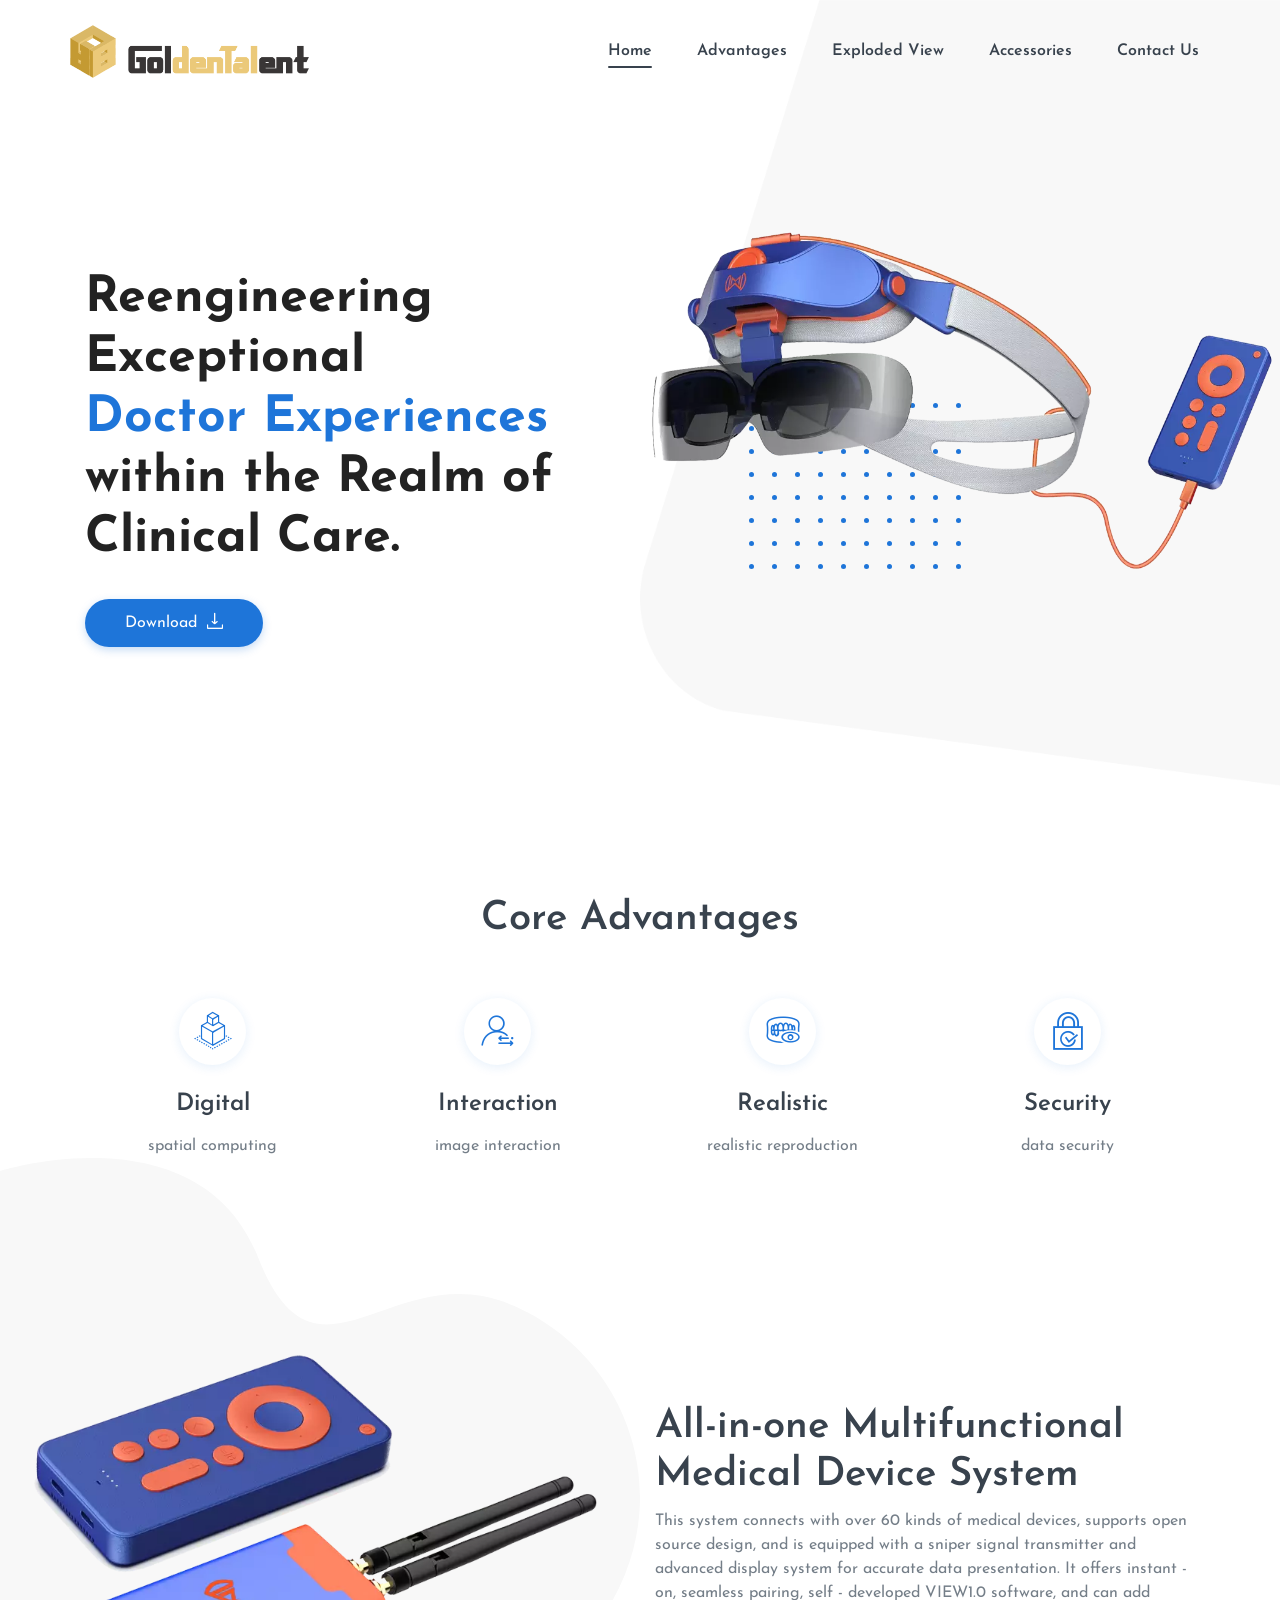
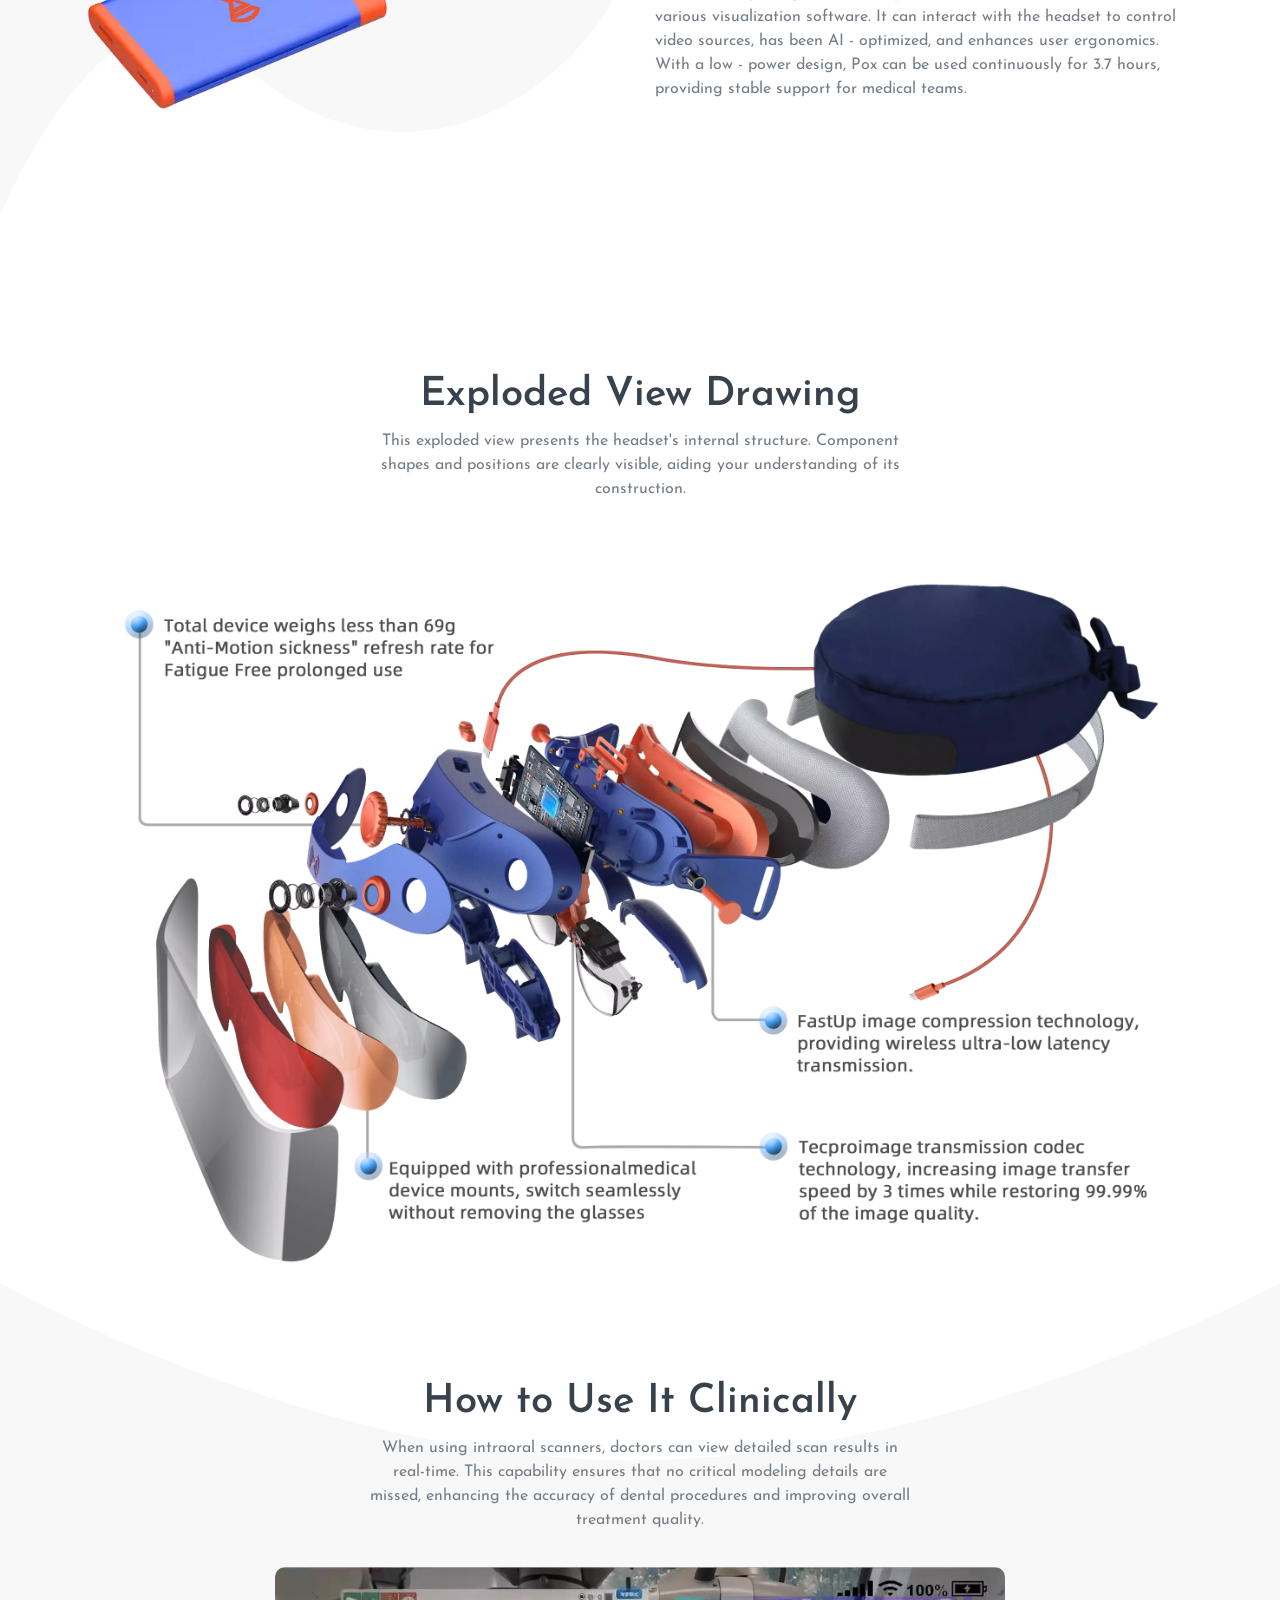
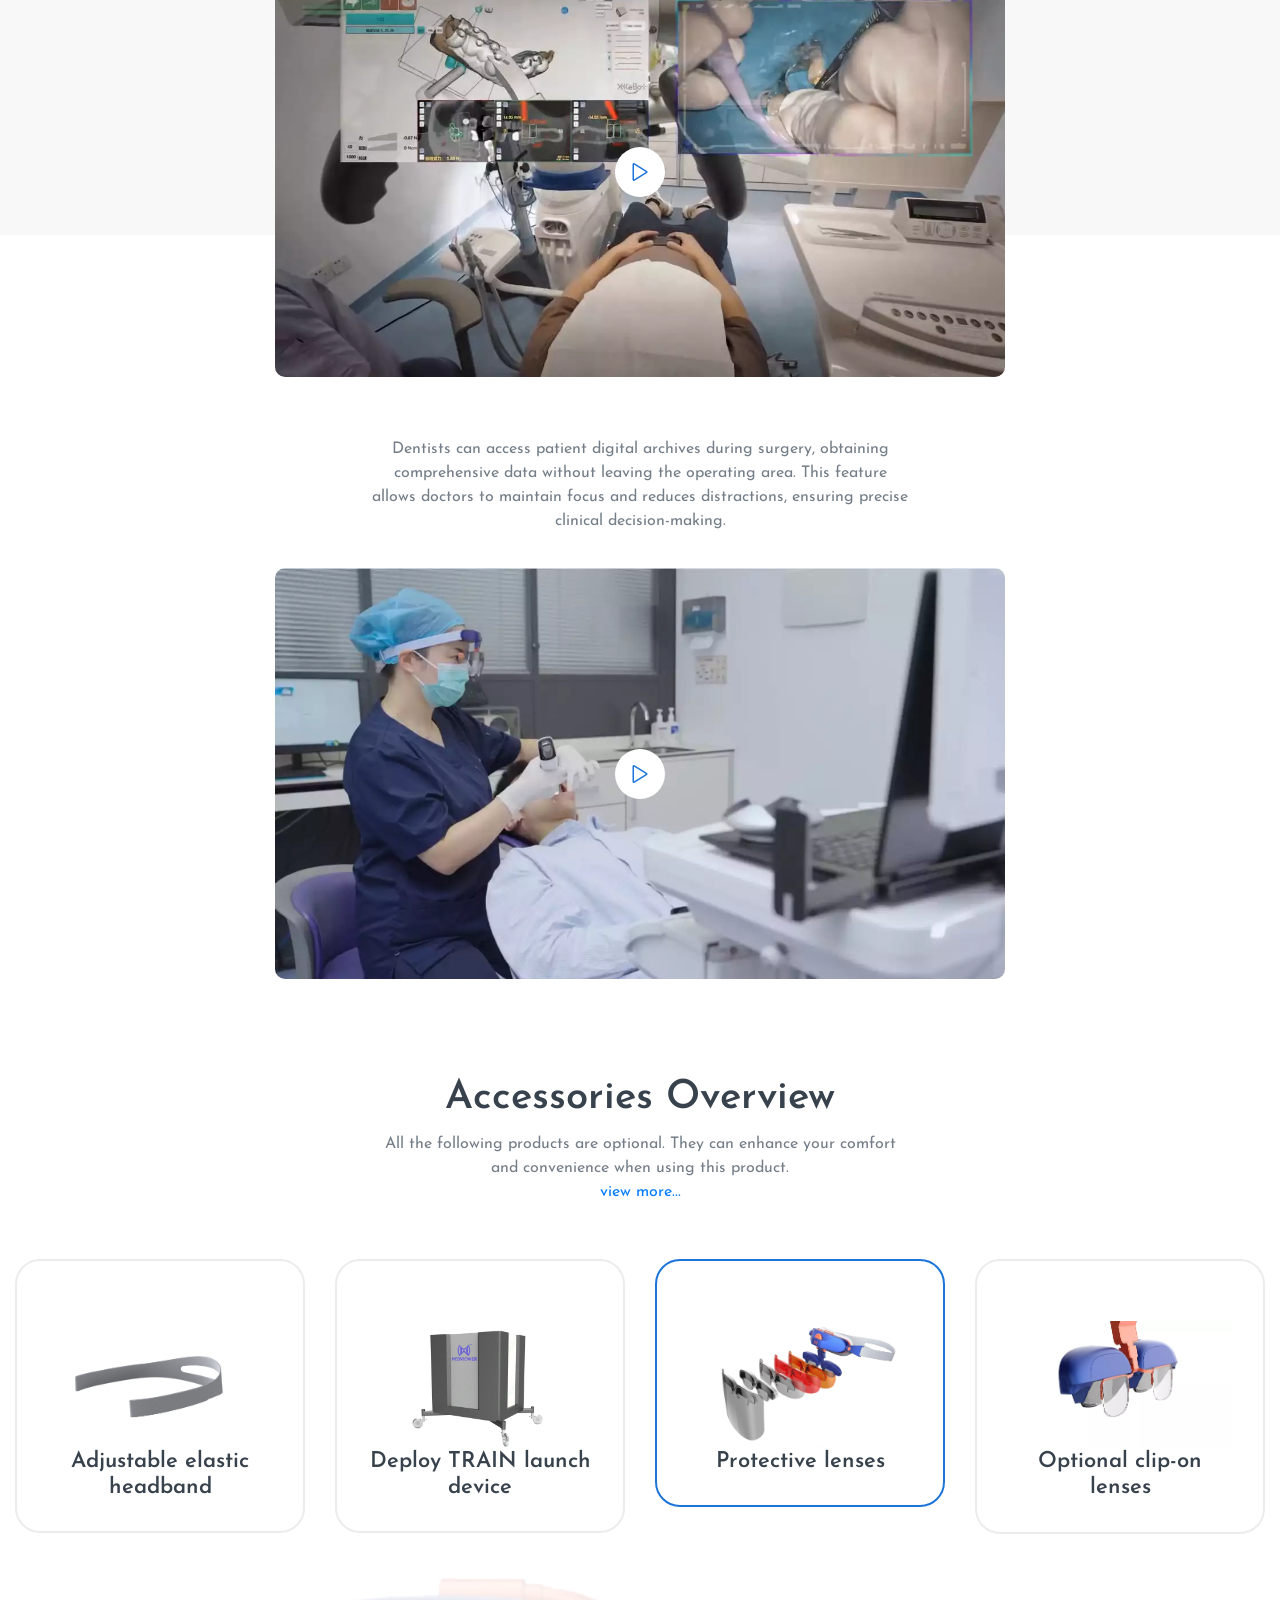
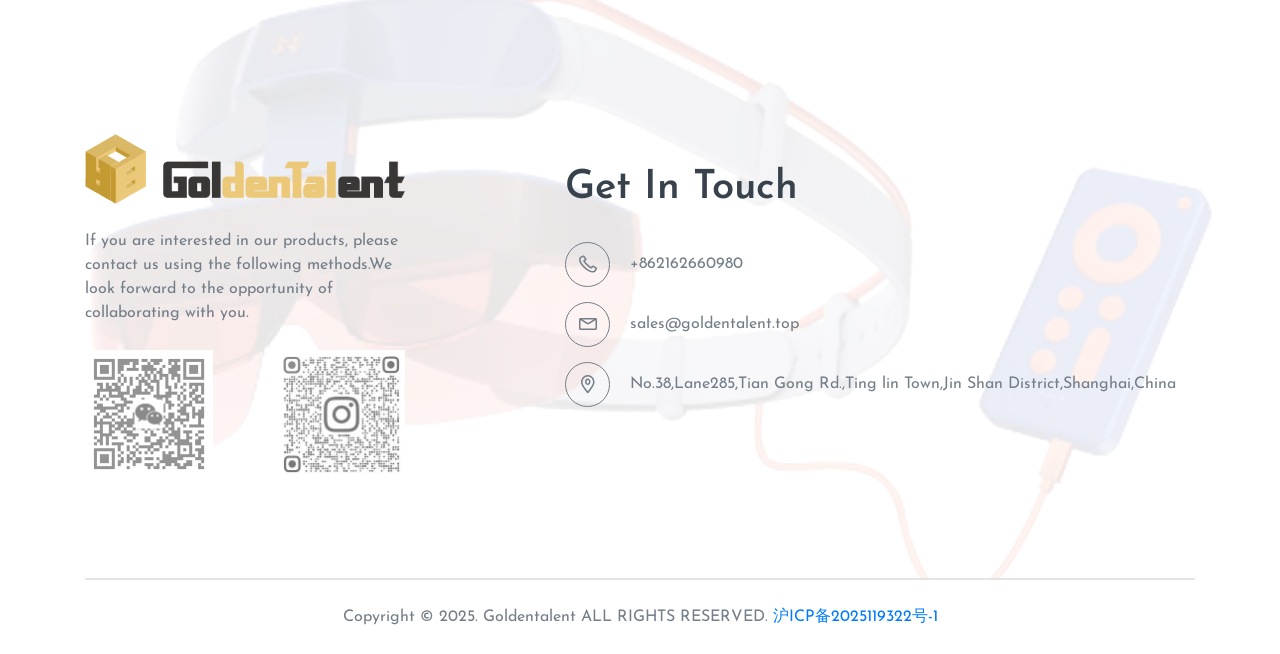
==== index.html @ dc88e430 "first commit" ====
<!doctype html>
<html class="no-js" lang="en">

<head>
    <meta charset="utf-8">
    
    <!--====== Title ======-->
    <title>MEDVIEWER - Medical 3D head-mounted system</title>
    
    <meta name="description" content="">
    <meta name="viewport" content="width=device-width, initial-scale=1">

    <!--====== Favicon Icon ======-->
    <link rel="shortcut icon" href="assets/images/fav_logo.png" type="image/png">
        
    <link rel="stylesheet" href="assets/css/magnific-popup.css">
	<link rel="stylesheet" href="assets/css/slick.css">
	
	
    <!--====== Font Awesome CSS ======-->
    <link rel="stylesheet" href="assets/webfont/font-css/LineIcons.css">
        
    <!--====== Bootstrap CSS ======-->
    <link rel="stylesheet" href="assets/css/bootstrap.min.css">
    
    <!--====== Default CSS ======-->
    <link rel="stylesheet" href="assets/css/default.css">
    
    <!--====== Style CSS ======-->
    <link rel="stylesheet" href="assets/css/style.css">

    <!--====== IconFont ======-->
    <!--<link rel="stylesheet" type="text/css" href="http://at.alicdn.com/t/c/font_4867811_8mbnhdhuqxj.css">-->
    <link rel="stylesheet" type="text/css" href="assets/css/local.iconfont.css">
    
</head>

<body>
    <!--[if IE]>
    <p class="browserupgrade">You are using an <strong>outdated</strong> browser. Please <a href="https://browsehappy.com/">upgrade your browser</a> to improve your experience and security.</p>
  <![endif]-->
     
    
    <!--====== PRELOADER PART START ======-->

    <div class="preloader">
        <div class="loader">
            <div class="ytp-spinner">
                <div class="ytp-spinner-container">
                    <div class="ytp-spinner-rotator">
                        <div class="ytp-spinner-left">
                            <div class="ytp-spinner-circle"></div>
                        </div>
                        <div class="ytp-spinner-right">
                            <div class="ytp-spinner-circle"></div>
                        </div>
                    </div>
                </div>
            </div>
        </div>
    </div>

    <!--====== PRELOADER PART ENDS ======-->

    <!--====== HEADER PART START ======-->

    <section class="header_area">
        <div class="header_navbar">
            <div class="container">
                <div class="row">
                    <div class="col-lg-14">
                        <nav class="navbar navbar-expand-lg">
                            <a class="navbar-brand" href="index.html">
                                <img src="assets/images/logo.png" width="50%" alt="Logo">
                            </a>
                            <button class="navbar-toggler" type="button" data-toggle="collapse" data-target="#navbarSupportedContent" aria-controls="navbarSupportedContent" aria-expanded="false" aria-label="Toggle navigation">
                                <span class="toggler-icon"></span>
                                <span class="toggler-icon"></span>
                                <span class="toggler-icon"></span>sub-menu-bar
                            </button>

                            <div class="collapse navbar-collapse sub-menu-bar" id="navbarSupportedContent">
                                <ul id="nav" class="navbar-nav ml-auto" style="width: 100%;">
                                    <li class="nav-item active">
                                        <a class="page-scroll" href="#home">Home</a>
                                    </li>
                                    <li class="nav-item">
                                        <a class="page-scroll" href="#advantages">Advantages</a>
                                    </li>
                                    <!--<li class="nav-item">
                                        <a class="page-scroll" href="#products">Products</a>
                                    </li>-->
                                    <li class="nav-item">
                                        <a class="page-scroll" href="#explodedView">Exploded View</a>
                                    </li>
                                    <li class="nav-item">
                                        <a class="page-scroll" href="#accessories">Accessories</a>
                                    </li>
                                    <li class="nav-item">
                                        <a class="page-scroll" href="#contact">Contact Us</a>
                                    </li>
                                </ul>
                            </div> <!-- navbar collapse -->
                        </nav> <!-- navbar -->
                    </div>
                </div> <!-- row -->
            </div> <!-- container -->
        </div> <!-- header navbar -->

        <div id="home" class="header_hero d-lg-flex align-items-center">
            <div class="container">
                <div class="row align-items-center">
                    <div class="col-lg-6">
                        <div class="header_hero_content mt-45">
                            <!--<h2 class="header_title">Represent Your <span>Product</span> In Better Way.</h2>-->
                            <h2 class="header_title">Reengineering Exceptional <span>Doctor Experiences</span> within the Realm of Clinical Care.</h2>
                            <!--<p>Lorem ipsum dolor sit amet, consetetur sadipscing elitr, sed diam nonumy eirmod tempor invidunt ut labore et dolore magna aliquyam erat, sed diam voluptua. At vero eos etaccusa diam.</p>-->
                            <a href="assets/download/Medview-3DHS_EN.pdf" download="Medview-3DHS_EN.pdf" class="main-btn">Download&nbsp&nbsp<i class="lni lni-download"></i></a>
                        </div> <!-- header hero content -->
                    </div>
                </div> <!-- row -->
            </div> <!-- container -->
            <div class="header_shape bg_cover d-none d-lg-block" style="background-image: url(assets/images/header_shape.png)"></div> <!-- header shape -->
            <div class="header_image d-flex align-items-center">
                <div class="image">
                    <img src="assets/images/header_img.webp" alt="header image">
                    <img src="assets/images/dots.svg" alt="dots" class="dots">
                </div> <!-- image -->
            </div> <!-- header image -->
        </div> <!-- header hero -->
    </section>

    <!--====== HEADER PART ENDS ======-->
    
    <!--====== FEATURES PART START ======-->

    <section id="advantages" class="features_area pt-95">
        <div class="container">
            <div class="row justify-content-center">
                <div class="col-lg-6 col-md-9">
                    <div class="section_title text-center pb-25">
                        <h4 class="title">Core Advantages</h4>
                        <!--<p>Lorem ipsum dolor sit amet, consetetur sadipscing elitr diam nonumy eirmod tempor invidunt labore dolore magna aliquyam.</p>-->
                    </div>
                </div>
            </div> <!-- row -->
            <div class="row text-center">
                <div class="col-lg-3 col-sm-6">
                    <div class="single_features mt-30">
                        <!--<i class="lni lni-laravel"></i>-->
                        <i class="iconfont icon-zengqiangxianshi"></i>
                        <h5 class="title">Digital</h5>
                        <p>spatial computing</p>
                    </div>
                </div>
                <div class="col-lg-3 col-sm-6">
                    <div class="single_features mt-30">
                        <!--<i class="lni lni-bolt"></i>-->
                        <i class="iconfont icon-zhuanqu_huabanfuben"></i>
                        <h5 class="title">Interaction</h5>
                        <p>image interaction</p>
                    </div>
                </div>
                <div class="col-lg-3 col-sm-6">
                    <div class="single_features mt-30">
                        <!--<i class="lni lni-game"></i>-->
                        <i class="iconfont icon-yachixianshi"></i>
                        <h5 class="title">Realistic</h5>
                        <p>realistic reproduction</p>
                    </div>
                </div>
                <div class="col-lg-3 col-sm-6">
                    <div class="single_features mt-30">
                        <!--<i class="lni lni-"></i>-->
                        <i class="iconfont icon-zu"></i>
                        <h5 class="title">Security</h5>
                        <p>data security</p>
                    </div>
                </div>
            </div> <!-- row -->
        </div> <!-- container -->
    </section>

    <!--====== FEATURES PART ENDS ======-->
    
    <!--====== ABOUT PART START ======-->

    <section id="products" class="about_area pt-95">
        <div class="about_shape d-none d-lg-block">
            <img src="assets/images/about_shape.svg" alt="shape">
        </div> <!-- about shape -->
        <div class="about_image d-flex align-items-center align-items-center justify-content-end">
            <div class="image">
                <img src="assets/images/BOX产品图.webp" alt="about">
            </div>
        </div> <!-- about image -->
        <div class="container">
            <div class="row justify-content-end">
                <div class="col-lg-6">
                    <div class="about_content">
                        <div class="section_title pb-25">
                            <h4 class="title">All-in-one Multifunctional Medical Device System</h4>
                            <p>This system connects with over 60 kinds of medical devices, supports open source design, and is equipped with a sniper signal transmitter and advanced display system for accurate data presentation. It offers instant - on, seamless pairing, self - developed VIEW1.0 software, and can add various visualization software. It can interact with the headset to control video sources, has been AI - optimized, and enhances user ergonomics. With a low - power design, Pox can be used continuously for 3.7 hours, providing stable support for medical teams.</p>
                        </div>
                        <!--<a href="#" class="main-btn">Read More</a>-->
                    </div> <!-- about content -->
                </div>
            </div> <!-- row -->
        </div> <!-- container -->
    </section>

    <!--====== ABOUT PART ENDS ======-->
    
    <!--====== PRODUCT FEATURES PART START ======-->

    <section id="explodedView" class="product_features_area pt-95 ">
        <div class="container">
            <div class="row justify-content-center">
                <div class="col-lg-6 col-md-9">
                    <div class="section_title text-center pb-25">
                        <h4 class="title">Exploded View Drawing</h4>
                        <p>This exploded view presents the headset's internal structure. Component shapes and positions are clearly visible, aiding your understanding of its construction.</p>
                    </div>
                </div>
            </div> <!-- row -->
            <div class="row">
                <div class="col-lg-12">
                    <div class="product_image mt-30">
                        <img src="assets/images/爆炸图.webp" alt="product features">
                    </div> <!-- product image -->
                </div>
            </div> <!-- row -->
        </div> <!-- container -->
    </section>

    <!--====== PRODUCT FEATURES PART ENDS ======-->
    
<section id=video class=video_area>
  <div class=video_shape> <img src="assets/images/video_shape.svg" alt=Shape data-pagespeed-url-hash=453402926 onload="pagespeed.CriticalImages.checkImageForCriticality(this);"> </div>
  <div class=container>
    <div class="row justify-content-center">
      <div class="col-lg-6 col-md-9">
        <div class="section_title text-center pb-25">
          <h4 class=title>How to Use It Clinically</h4>
          <p>When using intraoral scanners, doctors can view detailed scan results in real-time. This capability ensures that no critical modeling details are missed, enhancing the accuracy of dental procedures and improving overall treatment quality.</p>
        </div>
      </div>
    </div>
    <div class="row justify-content-center">
      <div class=col-lg-8>
          <div class="video_image mt-10"> <img src="assets/images/王老师视频_封面.webp" alt="video image" data-pagespeed-url-hash=2645386157 onload="pagespeed.CriticalImages.checkImageForCriticality(this);"> <a href="assets/images/王老师视频.mp4" class="video_play video-popup"><i class="lni lni-play"></i></a> </div>
      </div>
    </div>
  <div class="row justify-content-center">
      <div class="col-lg-6 col-md-9">
          <div class="section_title text-center pb-25 mt-60">
              <p>Dentists can access patient digital archives during surgery, obtaining comprehensive data without leaving the operating area. This feature allows doctors to maintain focus and reduces distractions, ensuring precise clinical decision-making.</p>
          </div>
      </div>
  </div>
  <div class="row justify-content-center">
      <div class=col-lg-8>
          <div class="video_image mt-10"> <img src="assets/images/视频封面.webp" alt="video image" data-pagespeed-url-hash=2645386157 onload="pagespeed.CriticalImages.checkImageForCriticality(this);"> <a href="assets/images/操作视频.mp4" class="video_play video-popup"><i class="lni lni-play"></i></a> </div>
      </div>
  </div>
  </div>
</section>


<section id=accessories class="gallery_area pt-95">
  <div class=container>
    <div class="row justify-content-center">
      <div class="col-lg-6 col-md-9">
        <div class="section_title text-center pb-55">
          <h4 class=title>Accessories Overview</h4>
          <p>All the following products are optional. They can enhance your comfort and convenience when using this product.</p>
          <a href="./gallery/index.html">view more...</a>
        </div>
      </div>
    </div>
  </div>
  <div class=container-fluid>
    <div class="row gallery_active">
      <div class=col-lg-3>
        <div class="single_gallery text-center">
          <!--<div class="gallery_sticker clearfix"> <span class=discount>-30%</span> </div>-->
          <div class=gallery_image> <img src="assets/images/配件一览1_所有镜片.webp" alt=gallery data-pagespeed-url-hash=2936932496 onload="pagespeed.CriticalImages.checkImageForCriticality(this);"> </div>
          <div class=gallery_content>
            <!--<ul>
              <li><i class="lni lni-star-filled"></i></li>
              <li><i class="lni lni-star-filled"></i></li>
              <li><i class="lni lni-star-filled"></i></li>
              <li><i class="lni lni-star-filled"></i></li>
              <li><i class="lni lni-star"></i></li>
            </ul>-->
            <!--<h4 class=gallery_title><a href="#">Drone Model S</a></h4>-->
            <h4 class=gallery_title>Protective lenses</h4>
            <!--<div class=price> <span class=regular_price>$458.00</span> <span class=discount_price>$415.00</span> </div>-->
          </div>
          <!--<div class=gallery_btn> <a class=main-btn href="#">ADD TO CARD</a> </div>-->
        </div>
      </div>
      <div class=col-lg-3>
        <div class="single_gallery text-center">
          <!--<div class="gallery_sticker clearfix"> <span class=new>New</span> </div>-->
          <div class=gallery_image> <img src="assets/images/配件一览1_眼镜.webp" alt=gallery data-pagespeed-url-hash=3231432417 onload="pagespeed.CriticalImages.checkImageForCriticality(this);"> </div>
          <div class=gallery_content>
            <!--<ul>
              <li><i class="lni lni-star-filled"></i></li>
              <li><i class="lni lni-star-filled"></i></li>
              <li><i class="lni lni-star-filled"></i></li>
              <li><i class="lni lni-star-filled"></i></li>
              <li><i class="lni lni-star"></i></li>
            </ul>-->
            <!--<h4 class=gallery_title><a href="#">Optional clip-on lenses</a></h4>-->
            <h4 class=gallery_title>Optional clip-on lenses</h4>
            <!--<div class=price> <span class=regular_price>$543.00</span> <span class=discount_price>$512.00</span> </div>-->
          </div>
          <!--<div class=gallery_btn> <a class=main-btn href="#">ADD TO CARD</a> </div>-->
        </div>
      </div>
      <div class=col-lg-3>
        <div class="single_gallery text-center">
          <!--<div class="gallery_sticker clearfix"> <span class=discount>-30%</span> </div>-->
          <div class=gallery_image> <img src="assets/images/配件一览2_帽子.webp" alt=gallery data-pagespeed-url-hash=3525932338 onload="pagespeed.CriticalImages.checkImageForCriticality(this);"> </div>
          <div class=gallery_content>
            <!--<ul>
              <li><i class="lni lni-star-filled"></i></li>
              <li><i class="lni lni-star-filled"></i></li>
              <li><i class="lni lni-star-filled"></i></li>
              <li><i class="lni lni-star-filled"></i></li>
              <li><i class="lni lni-star"></i></li>
            </ul>-->
            <!--<h4 class=gallery_title><a href="#">Easecap professional medical cap</a></h4>-->
            <h4 class=gallery_title>Easecap professional medical cap</h4>
            <!--<div class=price> <span class=regular_price>$965.00</span> <span class=discount_price>$635.00</span> </div>-->
          </div>
          <!--<div class=gallery_btn> <a class=main-btn href="#">ADD TO CARD</a> </div>-->
        </div>
      </div>
      <div class=col-lg-3>
        <div class="single_gallery text-center">
          <!--<div class="gallery_sticker clearfix"> <span class=new>New</span> </div>-->
          <div class=gallery_image> <img src="assets/images/配件一览3_额贴.webp" alt=gallery data-pagespeed-url-hash=3820432259 onload="pagespeed.CriticalImages.checkImageForCriticality(this);"> </div>
          <div class=gallery_content>
            <!--<ul>
              <li><i class="lni lni-star-filled"></i></li>
              <li><i class="lni lni-star-filled"></i></li>
              <li><i class="lni lni-star-filled"></i></li>
              <li><i class="lni lni-star-filled"></i></li>
              <li><i class="lni lni-star"></i></li>
            </ul>-->
            <!--<h4 class=gallery_title><a href="#">Drone Model Pure</a></h4>-->
            <h4 class=gallery_title>Forehead cushioning patch</h4>
            <!--<div class=price> <span class=regular_price>$396.00</span> <span class=discount_price>$288.00</span> </div>-->
          </div>
          <!--<div class=gallery_btn> <a class=main-btn href="#">ADD TO CARD</a> </div>-->
        </div>
      </div>
      <div class=col-lg-3>
        <div class="single_gallery text-center">
          <!--<div class="gallery_sticker clearfix"> <span class=discount>-30%</span> </div>-->
          <div class=gallery_image> <img src="assets/images/配件一览3_头带.webp" alt=gallery data-pagespeed-url-hash=4114932180 onload="pagespeed.CriticalImages.checkImageForCriticality(this);"> </div>
          <div class=gallery_content>
            <!--<ul>
              <li><i class="lni lni-star-filled"></i></li>
              <li><i class="lni lni-star-filled"></i></li>
              <li><i class="lni lni-star-filled"></i></li>
              <li><i class="lni lni-star-filled"></i></li>
              <li><i class="lni lni-star"></i></li>
            </ul>-->
            <!--<h4 class=gallery_title><a href="#">Drone Model Dream</a></h4>-->
            <h4 class=gallery_title>Adjustable elastic headband</h4>
            <!--<div class=price> <span class=regular_price>$756.00</span> <span class=discount_price>$658.00</span> </div>-->
          </div>
          <!--<div class=gallery_btn> <a class=main-btn href="#">ADD TO CARD</a> </div>-->
        </div>
      </div>
      <div class=col-lg-3>
        <div class="single_gallery text-center">
          <!--<div class="gallery_sticker clearfix"> <span class=new>New</span> </div>-->
          <div class=gallery_image> <img src="assets/images/配件一览5_TRAIN.webp" alt=gallery data-pagespeed-url-hash=3525932338 onload="pagespeed.CriticalImages.checkImageForCriticality(this);"> </div>
          <div class=gallery_content>
            <!--<ul>
              <li><i class="lni lni-star-filled"></i></li>
              <li><i class="lni lni-star-filled"></i></li>
              <li><i class="lni lni-star-filled"></i></li>
              <li><i class="lni lni-star-filled"></i></li>
              <li><i class="lni lni-star"></i></li>
            </ul>-->
            <!--<h4 class=gallery_title><a href="#">Drone Exclusive Model Z</a></h4>-->
            <h4 class=gallery_title>Deploy TRAIN launch device</h4>
            <!--<div class=price> <span class=regular_price>$458.00</span> <span class=discount_price>$366.00</span> </div>-->
          </div>
          <!--<div class=gallery_btn> <a class=main-btn href="#">ADD TO CARD</a> </div>-->
        </div>
      </div>
    </div>
  </div>
</section>


<!--<section id=client class="client_area pt-95">
  <div class=container>
    <div class="row justify-content-center">
      <div class="col-lg-6 col-md-9">
        <div class="section_title text-center pb-55">
          <h4 class=title>Happy Customers</h4>
          <p>Lorem ipsum dolor sit amet, consetetur sadipscing elitr diam nonumy eirmod tempor invidunt labore dolore magna aliquyam.</p>
        </div>
      </div>
    </div>
    <div class="row client_active">
      <div class=col-lg-4>
        <div class="single_client text-center">
          <div class=client_image> <img src="assets/images/author-1.png" alt=author> </div>
          <div class=client_content>
            <h4 class=author_name>Robert John</h4>
            <span>Youtuber</span>
            <p>Dsdipscing elitr, sed diam nonumy eirmod tempor invidunt ut labore edolore magna aliquyam erat, sed diam voluptua. At vero eos et accusam et justo duo dolores.</p>
          </div>
        </div>
      </div>
      <div class=col-lg-4>
        <div class="single_client text-center">
          <div class=client_image> <img src="assets/images/author-2.png" alt=author> </div>
          <div class=client_content>
            <h4 class=author_name>Sophia Smiarthds</h4>
            <span>Creative Director</span>
            <p>Dsdipscing elitr, sed diam nonumy eirmod tempor invidunt ut labore edolore magna aliquyam erat, sed diam voluptua. At vero eos et accusam et justo duo dolores.</p>
          </div>
        </div>
      </div>
      <div class=col-lg-4>
        <div class="single_client text-center">
          <div class=client_image> <img src="assets/images/author-3.png" alt=author> </div>
          <div class=client_content>
            <h4 class=author_name>John Doe</h4>
            <span>Gadget Reviewer</span>
            <p>Dsdipscing elitr, sed diam nonumy eirmod tempor invidunt ut labore edolore magna aliquyam erat, sed diam voluptua. At vero eos et accusam et justo duo dolores.</p>
          </div>
        </div>
      </div>
      <div class=col-lg-4>
        <div class="single_client text-center">
          <div class=client_image> <img src="assets/images/author-4.jpg" alt=author> </div>
          <div class=client_content>
            <h4 class=author_name>Chris Dave</h4>
            <span>Film Maker</span>
            <p>Dsdipscing elitr, sed diam nonumy eirmod tempor invidunt ut labore edolore magna aliquyam erat, sed diam voluptua. At vero eos et accusam et justo duo dolores.</p>
          </div>
        </div>
      </div>
    </div>
  </div>
</section>-->


<!--<section id=blog class="blog_area pt-95 ">
  <div class=container>
    <div class="row justify-content-center">
      <div class="col-lg-6 col-md-9">
        <div class="section_title text-center pb-25">
          <h4 class=title>Special Purposes</h4>
          <p>Lorem ipsum dolor sit amet, consetetur sadipscing elitr diam nonumy eirmod tempor invidunt labore dolore magna aliquyam.</p>
        </div>
      </div>
    </div>
    <div class="row justify-content-center">
      <div class="col-lg-4 col-md-7">
        <div class="single_blog mt-30">
          <div class=blog_image> <img src="assets/images/场景1.jpg" alt=blog> </div>
          <div class=blog_content> <span class=number>01</span>
            <div class=main_content>
              <h4 class=blog_title><a href="#">Digital File Management</a></h4>
              <p>A digital platform for efficient patient record management, reducing paperwork and enhancing care coordination through instant access and secure sharing of digital files.</p>
            </div>
          </div>
        </div>
      </div>
      <div class="col-lg-4 col-md-7">
        <div class="single_blog mt-30">
          <div class=blog_image> <img src="assets/images/场景2.jpg" alt=blog> </div>
          <div class=blog_content> <span class=number>02</span>
            <div class=main_content>
              <h4 class=blog_title><a href="#">Enhancing Communication</a></h4>
              <p>Effective tools for secure messaging and educational resources, improving interaction between doctors and patients, building stronger relationships, and leading to better health outcomes.</p>
            </div>
          </div>
        </div>
      </div>
      <div class="col-lg-4 col-md-7">
        <div class="single_blog mt-30">
          <div class=blog_image> <img src="assets/images/场景3.jpg" alt=blog> </div>
          <div class=blog_content> <span class=number>03</span>
            <div class=main_content>
              <h4 class=blog_title><a href="#">Enhance Remote Work Efficiency</a></h4>
              <p>Real-time data sharing and video conferencing tools support remote collaboration, saving time and enhancing medical care delivery without geographical constraints.</p>
            </div>
          </div>
        </div>
      </div>
    </div>
  </div>
</section>-->
    
    <!--====== CONTACT PART START ======-->

    <!--<section id="contact" class="contact_area pt-50">
        <div class="container">
            <div class="row">
                <div class="col-lg-4">
                    <div class="contact_info mt-45">
                        <div class="section_title pb-15">
                            <h4 class="title">Get In Touch</h4>
                            <p>Lorem ipsum dolor sit amet, consetetur sadipscing elitr diam nonumy eirmod tempor invidunt labore dolore magna aliquyam.</p>
                        </div>
                        <div class="single_info d-flex align-items-center mt-15">
                            <div class="info_icon">
                                <i class="lni lni-phone"></i>
                            </div>
                            <div class="info_content media-body">
                                <p>+862162660980</p>
                            </div>
                        </div> &lt;!&ndash; single info &ndash;&gt;
                        
                        <div class="single_info d-flex align-items-center mt-15">
                            <div class="info_icon">
                                <i class="lni lni-envelope"></i>
                            </div>
                            <div class="info_content media-body">
                                <p>goldentalent@gmail.com</p>
                            </div>
                        </div> &lt;!&ndash; single info &ndash;&gt;
                        
                        <div class="single_info d-flex align-items-center mt-15">
                            <div class="info_icon">
                                <i class="lni lni-map-marker"></i>
                            </div>
                            <div class="info_content media-body">
                                <p>No.38,Lane285,Tian Gong Rd.,Ting lin Town,Jin Shan District,Shanghai,China</p>
                            </div>
                        </div> &lt;!&ndash; single info &ndash;&gt;
                    </div> &lt;!&ndash; contact info &ndash;&gt;
                </div>
                <div class="col-lg-8">
                    <div class="contact_form pt-20">
                        &lt;!&ndash;<form id="contact-form" action="assets/contact.php" method="post">
                            <div class="row">
                                <div class="col-md-6">
                                    <div class="single_form mt-30">
                                        <input type="text" name="name" placeholder="Name">
                                    </div> &lt;!&ndash; single form &ndash;&gt;
                                </div>
                                <div class="col-md-6">
                                    <div class="single_form mt-30">
                                        <input type="email" name="email" placeholder="Email">
                                    </div> &lt;!&ndash; single form &ndash;&gt;
                                </div>
                                <div class="col-md-6">
                                    <div class="single_form mt-30">
                                        <input type="text" name="number" placeholder="Phone Number">
                                    </div> &lt;!&ndash; single form &ndash;&gt;
                                </div>
                                <div class="col-md-6">
                                    <div class="single_form mt-30">
                                        <input type="text" name="subject" placeholder="Drone Name">
                                    </div> &lt;!&ndash; single form &ndash;&gt;
                                </div>
                                <div class="col-md-12">
                                    <div class="single_form mt-30">
                                        <textarea name="message" placeholder="Message"></textarea>
                                    </div> &lt;!&ndash; single form &ndash;&gt;
                                </div>
                                <p class="form-message"></p>
                                <div class="col-md-12">
                                    <div class="single_form mt-30">
                                        <button class="main-btn">Submit</button>
                                    </div> &lt;!&ndash; single form &ndash;&gt;
                                </div>
                            </div> &lt;!&ndash; row &ndash;&gt;
                        </form>&ndash;&gt;
                    </div> &lt;!&ndash; contact form &ndash;&gt;
                </div>
            </div> &lt;!&ndash; row &ndash;&gt;
        </div> &lt;!&ndash; container &ndash;&gt;
    </section>-->

    <!--====== CONTACT PART ENDS ======-->
    
    <!--====== FOOTER PART START ======-->

    <section id="contact" class="footer_area pt-100">
        <div class="footer_widget pt-50 pb-100">
            <div class="container">
                <div class="row">
                    <div class="col-lg-4">
                        <div class="footer_about mt-50 mr-30">
                            <img src="assets/images/logo.png" alt="logo">
                            <p>If you are interested in our products, please contact us using the following methods.We look forward to the opportunity of collaborating with you.</p>
                            <!--<ul class="social">
                                <li><a href="#"><i class="lni lni-wechat"></i></a></li>
                                <li><a href="#"><i class="lni lni-twitter-original"></i></a></li>
                                <li><a href="#"><i class="lni lni-instagram-original"></i></a></li>
                                <li><a href="#"><i class="lni lni-linkedin-original"></i></a></li>
                            </ul>-->
                            <div class="concact-qrcode">
                                <p>
                                    <img src="assets/images/wx-qrcode.png" width="40%" style="float: left" alt="">
                                    <img src="assets/images/ins-qrcode.png" width="40%" style="float: right" alt="">
                                </p>
                                <!--<picture>
                                    <img src="assets/images/ins-qrcode.png" width="40%" alt="">
                                </picture>-->
                            </div>
                        </div> <!-- footer about -->
                    </div>
                    <div class="col-lg-8">
                        <div class="contact_info mt-80 ml-100">
                            <div class="section_title pb-15">
                                <h4 class="title">Get In Touch</h4>
                                <!--<p>Lorem ipsum dolor sit amet, consetetur sadipscing elitr diam nonumy eirmod tempor invidunt labore dolore magna aliquyam.</p>-->
                            </div>
                            <div class="single_info d-flex align-items-center mt-15">
                                <div class="info_icon">
                                    <i class="lni lni-phone"></i>
                                </div>
                                <div class="info_content media-body">
                                    <p>+862162660980</p>
                                </div>
                            </div> <!-- single info -->

                            <div class="single_info d-flex align-items-center mt-15">
                                <div class="info_icon">
                                    <i class="lni lni-envelope"></i>
                                </div>
                                <div class="info_content media-body">
                                    <p>sales@goldentalent.top</p>
                                </div>
                            </div> <!-- single info -->

                            <div class="single_info d-flex align-items-center mt-15">
                                <div class="info_icon">
                                    <i class="lni lni-map-marker"></i>
                                </div>
                                <div class="info_content media-body">
                                    <p>No.38,Lane285,Tian Gong Rd.,Ting lin Town,Jin Shan District,Shanghai,China</p>
                                </div>
                            </div> <!-- single info -->
                        </div> <!-- contact info -->
                    </div>
                    <!--<div class="col-lg-8">
                        <div class="footer_link_wrapper d-flex flex-wrap">
                            <div class="footer_link mt-45">
                                <h4 class="footer_title">Quick Links</h4>
                                <ul class="link">
                                    <li><a href="#">Terms of Service</a></li>
                                    <li><a href="#">Refund Policy</a></li>
                                    <li><a href="#">Support</a></li>
                                    <li><a href="#">Branches</a></li>
                                    <li><a href="#">License</a></li>
                                </ul>
                            </div> &lt;!&ndash; footer link &ndash;&gt;
                            <div class="footer_link mt-45">
                                <h4 class="footer_title">Why To Buy</h4>
                                <ul class="link">
                                    <li><a href="#">Direct</a></li>
                                    <li><a href="#">Amazon</a></li>
                                    <li><a href="#">Walmart</a></li>
                                    <li><a href="#">BestBuy</a></li>
                                    <li><a href="#">Etsy</a></li>
                                </ul>
                            </div> &lt;!&ndash; footer link &ndash;&gt;
                            <div class="footer_link mt-45">
                                <h4 class="footer_title">Support</h4>
                                <ul class="link">
                                    <li><a href="#">Home</a></li>
                                    <li><a href="#">Features</a></li>
                                    <li><a href="#">About</a></li>
                                    <li><a href="#">Tutorial</a></li>
                                    <li><a href="#">Gallery</a></li>
                                </ul>
                            </div> &lt;!&ndash; footer link &ndash;&gt;
                        </div> &lt;!&ndash; footer link wrapper &ndash;&gt;
                    </div>-->
                </div> <!-- row -->
            </div> <!-- container -->
        </div> <!-- footer widget -->
    </section>

    <footer>
        <div class="footer_copyright">
            <div class="container">
                <div class="copyright text-center">
                    <!--<p><a target="_blank" href="http://www.mobanwang.com/" title="网页模板">网页模板</a></p>-->
                    <p>Copyright © 2025. Goldentalent ALL RIGHTS RESERVED. <a href="https://beian.miit.gov.cn/">沪ICP备2025119322号-1</a></p>
                </div> <!-- copyright -->
            </div> <!-- container -->
        </div> <!-- footer copyright -->
    </footer>

    <!--====== FOOTER PART ENDS ======-->
    
    <!--====== BACK TOP TOP PART START ======-->

    <a href="#" class="back-to-top"><i class="lni lni-chevron-up"></i></a>

    <!--====== BACK TOP TOP PART ENDS ======-->
    


    <!--====== PART ENDS ======-->
    


    <!--====== Jquery js ======-->
    <script src="assets/js/vendor/jquery-1.12.4.min.js"></script>
    <script src="assets/js/vendor/modernizr-3.7.1.min.js"></script>
    
    <!--====== Bootstrap js ======-->
    <script src="assets/js/popper.min.js"></script>
    <script src="assets/js/bootstrap.min.js"></script>
	
	<script src="assets/js/slick.min.js"></script>
	<script src="assets/js/jquery.magnific-popup.min.js"></script>
	<script src="assets/js/ajax-contact.js"></script>
    
    
    <!--====== Scrolling Nav js ======-->
    <script src="assets/js/jquery.easing.min.js"></script>
    <script src="assets/js/scrolling-nav.js"></script>
    
    <!--====== Main js ======-->
    <script src="assets/js/main.js"></script>

    
</body>

</html>
---- assets/css/default.css ----
/* Deafult Margin & Padding */
/*-- Margin Top --*/
.mt-5 {
	margin-top: 5px;
}
.mt-10 {
	margin-top: 10px;
}
.mt-15 {
	margin-top: 15px;
}
.mt-20 {
	margin-top: 20px;
}
.mt-25 {
	margin-top: 25px;
}
.mt-30 {
	margin-top: 30px;
}
.mt-35 {
	margin-top: 35px;
}
.mt-40 {
	margin-top: 40px;
}
.mt-45 {
	margin-top: 45px;
}
.mt-50 {
	margin-top: 50px;
}
.mt-55 {
	margin-top: 55px;
}
.mt-60 {
	margin-top: 60px;
}
.mt-65 {
	margin-top: 65px;
}
.mt-70 {
	margin-top: 70px;
}
.mt-75 {
	margin-top: 75px;
}
.mt-80 {
	margin-top: 80px;
}
.mt-85 {
	margin-top: 85px;
}
.mt-90 {
	margin-top: 90px;
}
.mt-95 {
	margin-top: 95px;
}
.mt-100 {
	margin-top: 100px;
}
.mt-105 {
	margin-top: 105px;
}
.mt-110 {
	margin-top: 110px;
}
.mt-115 {
	margin-top: 115px;
}
.mt-120 {
	margin-top: 120px;
}
.mt-125 {
	margin-top: 125px;
}
.mt-130 {
	margin-top: 130px;
}
.mt-135 {
	margin-top: 135px;
}
.mt-140 {
	margin-top: 140px;
}
.mt-145 {
	margin-top: 145px;
}
.mt-150 {
	margin-top: 150px;
}
.mt-155 {
	margin-top: 155px;
}
.mt-160 {
	margin-top: 160px;
}
.mt-165 {
	margin-top: 165px;
}
.mt-170 {
	margin-top: 170px;
}
.mt-175 {
	margin-top: 175px;
}
.mt-180 {
	margin-top: 180px;
}
.mt-185 {
	margin-top: 185px;
}
.mt-190 {
	margin-top: 190px;
}
.mt-195 {
	margin-top: 195px;
}
.mt-200 {
	margin-top: 200px;
}
/*-- Margin Bottom --*/

.mb-5 {
	margin-bottom: 5px;
}
.mb-10 {
	margin-bottom: 10px;
}
.mb-15 {
	margin-bottom: 15px;
}
.mb-20 {
	margin-bottom: 20px;
}
.mb-25 {
	margin-bottom: 25px;
}
.mb-30 {
	margin-bottom: 30px;
}
.mb-35 {
	margin-bottom: 35px;
}
.mb-40 {
	margin-bottom: 40px;
}
.mb-45 {
	margin-bottom: 45px;
}
.mb-50 {
	margin-bottom: 50px;
}
.mb-55 {
	margin-bottom: 55px;
}
.mb-60 {
	margin-bottom: 60px;
}
.mb-65 {
	margin-bottom: 65px;
}
.mb-70 {
	margin-bottom: 70px;
}
.mb-75 {
	margin-bottom: 75px;
}
.mb-80 {
	margin-bottom: 80px;
}
.mb-85 {
	margin-bottom: 85px;
}
.mb-90 {
	margin-bottom: 90px;
}
.mb-95 {
	margin-bottom: 95px;
}
.mb-100 {
	margin-bottom: 100px;
}
.mb-105 {
	margin-bottom: 105px;
}
.mb-110 {
	margin-bottom: 110px;
}
.mb-115 {
	margin-bottom: 115px;
}
.mb-120 {
	margin-bottom: 120px;
}
.mb-125 {
	margin-bottom: 125px;
}
.mb-130 {
	margin-bottom: 130px;
}
.mb-135 {
	margin-bottom: 135px;
}
.mb-140 {
	margin-bottom: 140px;
}
.mb-145 {
	margin-bottom: 145px;
}
.mb-150 {
	margin-bottom: 150px;
}
.mb-155 {
	margin-bottom: 155px;
}
.mb-160 {
	margin-bottom: 160px;
}
.mb-165 {
	margin-bottom: 165px;
}
.mb-170 {
	margin-bottom: 170px;
}
.mb-175 {
	margin-bottom: 175px;
}
.mb-180 {
	margin-bottom: 180px;
}
.mb-185 {
	margin-bottom: 185px;
}
.mb-190 {
	margin-bottom: 190px;
}
.mb-195 {
	margin-bottom: 195px;
}
.mb-200 {
	margin-bottom: 200px;
}
/*-- margin left --*/
.ml-5 {
	margin-left: 5px;
}
.ml-10 {
	margin-left: 10px;
}
.ml-15 {
	margin-left: 15px;
}
.ml-20 {
	margin-left: 20px;
}
.ml-25 {
	margin-left: 25px;
}
.ml-30 {
	margin-left: 30px;
}
.ml-35 {
	margin-left: 35px;
}
.ml-40 {
	margin-left: 40px;
}
.ml-45 {
	margin-left: 45px;
}
.ml-50 {
	margin-left: 50px;
}
.ml-55 {
	margin-left: 55px;
}
.ml-60 {
	margin-left: 60px;
}
.ml-65 {
	margin-left: 65px;
}
.ml-70 {
	margin-left: 70px;
}
.ml-75 {
	margin-left: 75px;
}
.ml-80 {
	margin-left: 80px;
}
.ml-85 {
	margin-left: 85px;
}
.ml-90 {
	margin-left: 90px;
}
.ml-95 {
	margin-left: 95px;
}
.ml-100 {
	margin-left: 100px;
}
.ml-105 {
	margin-left: 105px;
}
.ml-110 {
	margin-left: 110px;
}
.ml-115 {
	margin-left: 115px;
}
.ml-120 {
	margin-left: 120px;
}
.ml-125 {
	margin-left: 125px;
}
.ml-130 {
	margin-left: 130px;
}
.ml-135 {
	margin-left: 135px;
}
.ml-140 {
	margin-left: 140px;
}
.ml-145 {
	margin-left: 145px;
}
.ml-150 {
	margin-left: 150px;
}
.ml-155 {
	margin-left: 155px;
}
.ml-160 {
	margin-left: 160px;
}
.ml-165 {
	margin-left: 165px;
}
.ml-170 {
	margin-left: 170px;
}
.ml-175 {
	margin-left: 175px;
}
.ml-180 {
	margin-left: 180px;
}
.ml-185 {
	margin-left: 185px;
}
.ml-190 {
	margin-left: 190px;
}
.ml-195 {
	margin-left: 195px;
}
.ml-200 {
	margin-left: 200px;
}
/*-- margin right --*/
.mr-5 {
	margin-right: 5px;
}
.mr-10 {
	margin-right: 10px;
}
.mr-15 {
	margin-right: 15px;
}
.mr-20 {
	margin-right: 20px;
}
.mr-25 {
	margin-right: 25px;
}
.mr-30 {
	margin-right: 30px;
}
.mr-35 {
	margin-right: 35px;
}
.mr-40 {
	margin-right: 40px;
}
.mr-45 {
	margin-right: 45px;
}
.mr-50 {
	margin-right: 50px;
}
.mr-55 {
	margin-right: 55px;
}
.mr-60 {
	margin-right: 60px;
}
.mr-65 {
	margin-right: 65px;
}
.mr-70 {
	margin-right: 70px;
}
.mr-75 {
	margin-right: 75px;
}
.mr-80 {
	margin-right: 80px;
}
.mr-85 {
	margin-right: 85px;
}
.mr-90 {
	margin-right: 90px;
}
.mr-95 {
	margin-right: 95px;
}
.mr-100 {
	margin-right: 100px;
}
.mr-105 {
	margin-right: 105px;
}
.mr-110 {
	margin-right: 110px;
}
.mr-115 {
	margin-right: 115px;
}
.mr-120 {
	margin-right: 120px;
}
.mr-125 {
	margin-right: 125px;
}
.mr-130 {
	margin-right: 130px;
}
.mr-135 {
	margin-right: 135px;
}
.mr-140 {
	margin-right: 140px;
}
.mr-145 {
	margin-right: 145px;
}
.mr-150 {
	margin-right: 150px;
}
.mr-155 {
	margin-right: 155px;
}
.mr-160 {
	margin-right: 160px;
}
.mr-165 {
	margin-right: 165px;
}
.mr-170 {
	margin-right: 170px;
}
.mr-175 {
	margin-right: 175px;
}
.mr-180 {
	margin-right: 180px;
}
.mr-185 {
	margin-right: 185px;
}
.mr-190 {
	margin-right: 190px;
}
.mr-195 {
	margin-right: 195px;
}
.mr-200 {
	margin-right: 200px;
}


/*-- Padding Top --*/

.pt-5 {
	padding-top: 5px;
}
.pt-10 {
	padding-top: 10px;
}
.pt-15 {
	padding-top: 15px;
}
.pt-20 {
	padding-top: 20px;
}
.pt-25 {
	padding-top: 25px;
}
.pt-30 {
	padding-top: 30px;
}
.pt-35 {
	padding-top: 35px;
}
.pt-40 {
	padding-top: 40px;
}
.pt-45 {
	padding-top: 45px;
}
.pt-50 {
	padding-top: 50px;
}
.pt-55 {
	padding-top: 55px;
}
.pt-60 {
	padding-top: 60px;
}
.pt-65 {
	padding-top: 65px;
}
.pt-70 {
	padding-top: 70px;
}
.pt-75 {
	padding-top: 75px;
}
.pt-80 {
	padding-top: 80px;
}
.pt-85 {
	padding-top: 85px;
}
.pt-90 {
	padding-top: 90px;
}
.pt-95 {
	padding-top: 95px;
}
.pt-100 {
	padding-top: 100px;
}
.pt-105 {
	padding-top: 105px;
}
.pt-110 {
	padding-top: 110px;
}
.pt-115 {
	padding-top: 115px;
}
.pt-120 {
	padding-top: 120px;
}
.pt-125 {
	padding-top: 125px;
}
.pt-130 {
	padding-top: 130px;
}
.pt-135 {
	padding-top: 135px;
}
.pt-140 {
	padding-top: 140px;
}
.pt-145 {
	padding-top: 145px;
}
.pt-150 {
	padding-top: 150px;
}
.pt-155 {
	padding-top: 155px;
}
.pt-160 {
	padding-top: 160px;
}
.pt-165 {
	padding-top: 165px;
}
.pt-170 {
	padding-top: 170px;
}
.pt-175 {
	padding-top: 175px;
}
.pt-180 {
	padding-top: 180px;
}
.pt-185 {
	padding-top: 185px;
}
.pt-190 {
	padding-top: 190px;
}
.pt-195 {
	padding-top: 195px;
}
.pt-200 {
	padding-top: 200px;
}
/*-- Padding Bottom --*/

.pb-5 {
	padding-bottom: 5px;
}
.pb-10 {
	padding-bottom: 10px;
}
.pb-15 {
	padding-bottom: 15px;
}
.pb-20 {
	padding-bottom: 20px;
}
.pb-25 {
	padding-bottom: 25px;
}
.pb-30 {
	padding-bottom: 30px;
}
.pb-35 {
	padding-bottom: 35px;
}
.pb-40 {
	padding-bottom: 40px;
}
.pb-45 {
	padding-bottom: 45px;
}
.pb-50 {
	padding-bottom: 50px;
}
.pb-55 {
	padding-bottom: 55px;
}
.pb-60 {
	padding-bottom: 60px;
}
.pb-65 {
	padding-bottom: 65px;
}
.pb-70 {
	padding-bottom: 70px;
}
.pb-75 {
	padding-bottom: 75px;
}
.pb-80 {
	padding-bottom: 80px;
}
.pb-85 {
	padding-bottom: 85px;
}
.pb-90 {
	padding-bottom: 90px;
}
.pb-95 {
	padding-bottom: 95px;
}
.pb-100 {
	padding-bottom: 100px;
}
.pb-105 {
	padding-bottom: 105px;
}
.pb-110 {
	padding-bottom: 110px;
}
.pb-115 {
	padding-bottom: 115px;
}
.pb-120 {
	padding-bottom: 120px;
}
.pb-125 {
	padding-bottom: 125px;
}
.pb-130 {
	padding-bottom: 130px;
}
.pb-135 {
	padding-bottom: 135px;
}
.pb-140 {
	padding-bottom: 140px;
}
.pb-145 {
	padding-bottom: 145px;
}
.pb-150 {
	padding-bottom: 150px;
}
.pb-155 {
	padding-bottom: 155px;
}
.pb-160 {
	padding-bottom: 160px;
}
.pb-165 {
	padding-bottom: 165px;
}
.pb-170 {
	padding-bottom: 170px;
}
.pb-175 {
	padding-bottom: 175px;
}
.pb-180 {
	padding-bottom: 180px;
}
.pb-185 {
	padding-bottom: 185px;
}
.pb-190 {
	padding-bottom: 190px;
}
.pb-195 {
	padding-bottom: 195px;
}
.pb-200 {
	padding-bottom: 200px;
}

/*-- Padding left --*/

.pl-0 {
	padding-left: 0px;
}
.pl-5 {
	padding-left: 5px;
}
.pl-10 {
	padding-left: 10px;
}
.pl-15 {
	padding-left: 15px;
}
.pl-20 {
	padding-left: 20px;
}
.pl-25 {
	padding-left: 25px;
}
.pl-30 {
	padding-left: 30px;
}
.pl-35 {
	padding-left: 35px;
}
.pl-40 {
	padding-left: 40px;
}
.pl-45 {
	padding-left: 45px;
}
.pl-50 {
	padding-left: 50px;
}
.pl-55 {
	padding-left: 55px;
}
.pl-60 {
	padding-left: 60px;
}
.pl-65 {
	padding-left: 65px;
}
.pl-70 {
	padding-left: 70px;
}
.pl-75 {
	padding-left: 75px;
}
.pl-80 {
	padding-left: 80px;
}
.pl-85 {
	padding-left: 85px;
}
.pl-90 {
	padding-left: 90px;
}
.pl-100 {
	padding-left: 100px;
}
.pl-105 {
	padding-left: 105px;
}
.pl-110 {
	padding-left: 110px;
}
.pl-115 {
	padding-left: 115px;
}
.pl-120 {
	padding-left: 120px;
}
.pl-125 {
	padding-left: 125px;
}
/*-- Padding right --*/

.pr-0 {
	padding-right: 0px;
}
.pr-5 {
	padding-right: 5px;
}
.pr-10 {
	padding-right: 10px;
}
.pr-15 {
	padding-right: 15px;
}
.pr-20 {
	padding-right: 20px;
}
.pr-25 {
	padding-right: 25px;
}
.pr-30 {
	padding-right: 30px;
}
.pr-35 {
	padding-right: 35px;
}
.pr-40 {
	padding-right: 40px;
}
.pr-45 {
	padding-right: 45px;
}
.pr-50 {
	padding-right: 50px;
}
.pr-55 {
	padding-right: 55px;
}
.pr-60 {
	padding-right: 60px;
}
.pr-65 {
	padding-right: 65px;
}
.pr-70 {
	padding-right: 70px;
}
.pr-75 {
	padding-right: 75px;
}
.pr-80 {
	padding-right: 80px;
}
.pr-85 {
	padding-right: 85px;
}
.pr-90 {
	padding-right: 90px;
}
.pr-95 {
	padding-right: 95px;
}
.pr-100 {
	padding-right: 100px;
}
.pr-105 {
	padding-right: 105px;
}
/* Background Color */

.gray-bg {
	background: #f6f6f6;
}
.white-bg {
	background: #fff;
}
.black-bg {
	background: #222;
}
/* Color */

.white {
	color: #fff;
}
.black {
	color: #222;
}
/* black overlay */

[data-overlay] {
	position: relative;
}
[data-overlay]::before {
	background: #000 none repeat scroll 0 0;
	content: "";
	height: 100%;
	left: 0;
	position: absolute;
	top: 0;
	width: 100%;
	z-index: 1;
}
[data-overlay="3"]::before {
	opacity: 0.3;
}
[data-overlay="4"]::before {
	opacity: 0.4;
}
[data-overlay="5"]::before {
	opacity: 0.5;
}
[data-overlay="6"]::before {
	opacity: 0.6;
}
[data-overlay="7"]::before {
	opacity: 0.7;
}
[data-overlay="8"]::before {
	opacity: 0.8;
}
[data-overlay="9"]::before {
	opacity: 0.9;
}
---- assets/css/style.css ----
@import "local.google.fonts.css";body{font-family:"Josefin Sans",sans-serif;font-weight:normal;font-style:normal;color:#747e88}*{margin:0;padding:0;-webkit-box-sizing:border-box;-moz-box-sizing:border-box;box-sizing:border-box}img{max-width:100%}a:focus,input:focus,textarea:focus,button:focus{text-decoration:none;outline:none}a:focus,a:hover{text-decoration:none}i,span,a{display:inline-block}audio,canvas,iframe,img,svg,video{vertical-align:middle}h1,h2,h3,h4,h5,h6{font-family:"Josefin Sans",sans-serif;font-weight:600;color:#38424d;margin:0}h1{font-size:48px}h2{font-size:36px}h3{font-size:28px}h4{font-size:22px}h5{font-size:18px}h6{font-size:16px}ul,ol{margin:0;padding:0;list-style-type:none}p{font-size:16px;font-weight:400;line-height:24px;color:#747e88;margin:0}.bg_cover{background-position:center center;background-size:cover;background-repeat:no-repeat;width:100%;height:100%}.main-btn{display:inline-block;font-weight:500;text-align:center;white-space:nowrap;vertical-align:middle;-webkit-user-select:none;-moz-user-select:none;-ms-user-select:none;user-select:none;border:0;padding:0 40px;font-size:16px;line-height:48px;border-radius:50px;color:#fff;cursor:pointer;z-index:5;-webkit-transition:all .4s ease-out 0s;-moz-transition:all .4s ease-out 0s;-ms-transition:all .4s ease-out 0s;-o-transition:all .4s ease-out 0s;transition:all .4s ease-out 0s;background-color:#1e75d9;-webkit-box-shadow:0 3px 8px 0 rgba(30,117,217,.25);-moz-box-shadow:0 3px 8px 0 rgba(30,117,217,.25);box-shadow:0 3px 8px 0 rgba(30,117,217,.25)}.main-btn:hover{background-color:rgba(30,117,217,.6);color:#fff}.main-btn.main-btn-2{background-color:#fff;color:#1e75d9;border-color:#1e75d9}.main-btn.main-btn-2:hover{background-color:#1e75d9;border-color:#1e75d9;color:#fff}.section_title .title{font-size:40px}@media (max-width:767px){.section_title .title{font-size:24px}}.section_title p{margin-top:10px}.slick-slide{outline:0}.preloader{position:fixed;top:0;left:0;display:table;height:100%;width:100%;background:#fff;z-index:99999}.preloader .loader{display:table-cell;vertical-align:middle;text-align:center}.preloader .loader .ytp-spinner{position:absolute;left:50%;top:50%;width:64px;margin-left:-32px;z-index:18;pointer-events:none}.preloader .loader .ytp-spinner .ytp-spinner-container{pointer-events:none;position:absolute;width:100%;padding-bottom:100%;top:50%;left:50%;margin-top:-50%;margin-left:-50%;-webkit-animation:ytp-spinner-linspin 1568.23529647ms linear infinite;-moz-animation:ytp-spinner-linspin 1568.23529647ms linear infinite;-o-animation:ytp-spinner-linspin 1568.23529647ms linear infinite;animation:ytp-spinner-linspin 1568.23529647ms linear infinite}.preloader .loader .ytp-spinner .ytp-spinner-container .ytp-spinner-rotator{position:absolute;width:100%;height:100%;-webkit-animation:ytp-spinner-easespin 5332ms cubic-bezier(.4,0,.2,1) infinite both;-moz-animation:ytp-spinner-easespin 5332ms cubic-bezier(.4,0,.2,1) infinite both;-o-animation:ytp-spinner-easespin 5332ms cubic-bezier(.4,0,.2,1) infinite both;animation:ytp-spinner-easespin 5332ms cubic-bezier(.4,0,.2,1) infinite both}.preloader .loader .ytp-spinner .ytp-spinner-container .ytp-spinner-rotator .ytp-spinner-left{position:absolute;top:0;left:0;bottom:0;overflow:hidden;right:50%}.preloader .loader .ytp-spinner .ytp-spinner-container .ytp-spinner-rotator .ytp-spinner-right{position:absolute;top:0;right:0;bottom:0;overflow:hidden;left:50%}.preloader .loader .ytp-spinner-circle{box-sizing:border-box;position:absolute;width:200%;height:100%;border-style:solid;border-color:#1e75d9 #1e75d9 #f7f7fd;border-radius:50%;border-width:6px}.preloader .loader .ytp-spinner-left .ytp-spinner-circle{left:0;right:-100%;border-right-color:#f7f7fd;-webkit-animation:ytp-spinner-left-spin 1333ms cubic-bezier(.4,0,.2,1) infinite both;-moz-animation:ytp-spinner-left-spin 1333ms cubic-bezier(.4,0,.2,1) infinite both;-o-animation:ytp-spinner-left-spin 1333ms cubic-bezier(.4,0,.2,1) infinite both;animation:ytp-spinner-left-spin 1333ms cubic-bezier(.4,0,.2,1) infinite both}.preloader .loader .ytp-spinner-right .ytp-spinner-circle{left:-100%;right:0;border-left-color:#f7f7fd;-webkit-animation:ytp-right-spin 1333ms cubic-bezier(.4,0,.2,1) infinite both;-moz-animation:ytp-right-spin 1333ms cubic-bezier(.4,0,.2,1) infinite both;-o-animation:ytp-right-spin 1333ms cubic-bezier(.4,0,.2,1) infinite both;animation:ytp-right-spin 1333ms cubic-bezier(.4,0,.2,1) infinite both}@-webkit-keyframes ytp-spinner-linspin {
  to {
    -webkit-transform: rotate(360deg);
    -moz-transform: rotate(360deg);
    -ms-transform: rotate(360deg);
    -o-transform: rotate(360deg);
    transform: rotate(360deg); } }@keyframes ytp-spinner-linspin {
  to {
    -webkit-transform: rotate(360deg);
    -moz-transform: rotate(360deg);
    -ms-transform: rotate(360deg);
    -o-transform: rotate(360deg);
    transform: rotate(360deg); } }@-webkit-keyframes ytp-spinner-easespin {
  12.5% {
    -webkit-transform: rotate(135deg);
    -moz-transform: rotate(135deg);
    -ms-transform: rotate(135deg);
    -o-transform: rotate(135deg);
    transform: rotate(135deg); }
  25% {
    -webkit-transform: rotate(270deg);
    -moz-transform: rotate(270deg);
    -ms-transform: rotate(270deg);
    -o-transform: rotate(270deg);
    transform: rotate(270deg); }
  37.5% {
    -webkit-transform: rotate(405deg);
    -moz-transform: rotate(405deg);
    -ms-transform: rotate(405deg);
    -o-transform: rotate(405deg);
    transform: rotate(405deg); }
  50% {
    -webkit-transform: rotate(540deg);
    -moz-transform: rotate(540deg);
    -ms-transform: rotate(540deg);
    -o-transform: rotate(540deg);
    transform: rotate(540deg); }
  62.5% {
    -webkit-transform: rotate(675deg);
    -moz-transform: rotate(675deg);
    -ms-transform: rotate(675deg);
    -o-transform: rotate(675deg);
    transform: rotate(675deg); }
  75% {
    -webkit-transform: rotate(810deg);
    -moz-transform: rotate(810deg);
    -ms-transform: rotate(810deg);
    -o-transform: rotate(810deg);
    transform: rotate(810deg); }
  87.5% {
    -webkit-transform: rotate(945deg);
    -moz-transform: rotate(945deg);
    -ms-transform: rotate(945deg);
    -o-transform: rotate(945deg);
    transform: rotate(945deg); }
  to {
    -webkit-transform: rotate(1080deg);
    -moz-transform: rotate(1080deg);
    -ms-transform: rotate(1080deg);
    -o-transform: rotate(1080deg);
    transform: rotate(1080deg); } }@keyframes ytp-spinner-easespin {
  12.5% {
    -webkit-transform: rotate(135deg);
    -moz-transform: rotate(135deg);
    -ms-transform: rotate(135deg);
    -o-transform: rotate(135deg);
    transform: rotate(135deg); }
  25% {
    -webkit-transform: rotate(270deg);
    -moz-transform: rotate(270deg);
    -ms-transform: rotate(270deg);
    -o-transform: rotate(270deg);
    transform: rotate(270deg); }
  37.5% {
    -webkit-transform: rotate(405deg);
    -moz-transform: rotate(405deg);
    -ms-transform: rotate(405deg);
    -o-transform: rotate(405deg);
    transform: rotate(405deg); }
  50% {
    -webkit-transform: rotate(540deg);
    -moz-transform: rotate(540deg);
    -ms-transform: rotate(540deg);
    -o-transform: rotate(540deg);
    transform: rotate(540deg); }
  62.5% {
    -webkit-transform: rotate(675deg);
    -moz-transform: rotate(675deg);
    -ms-transform: rotate(675deg);
    -o-transform: rotate(675deg);
    transform: rotate(675deg); }
  75% {
    -webkit-transform: rotate(810deg);
    -moz-transform: rotate(810deg);
    -ms-transform: rotate(810deg);
    -o-transform: rotate(810deg);
    transform: rotate(810deg); }
  87.5% {
    -webkit-transform: rotate(945deg);
    -moz-transform: rotate(945deg);
    -ms-transform: rotate(945deg);
    -o-transform: rotate(945deg);
    transform: rotate(945deg); }
  to {
    -webkit-transform: rotate(1080deg);
    -moz-transform: rotate(1080deg);
    -ms-transform: rotate(1080deg);
    -o-transform: rotate(1080deg);
    transform: rotate(1080deg); } }@-webkit-keyframes ytp-spinner-left-spin {
  0% {
    -webkit-transform: rotate(130deg);
    -moz-transform: rotate(130deg);
    -ms-transform: rotate(130deg);
    -o-transform: rotate(130deg);
    transform: rotate(130deg); }
  50% {
    -webkit-transform: rotate(-5deg);
    -moz-transform: rotate(-5deg);
    -ms-transform: rotate(-5deg);
    -o-transform: rotate(-5deg);
    transform: rotate(-5deg); }
  to {
    -webkit-transform: rotate(130deg);
    -moz-transform: rotate(130deg);
    -ms-transform: rotate(130deg);
    -o-transform: rotate(130deg);
    transform: rotate(130deg); } }@keyframes ytp-spinner-left-spin {
  0% {
    -webkit-transform: rotate(130deg);
    -moz-transform: rotate(130deg);
    -ms-transform: rotate(130deg);
    -o-transform: rotate(130deg);
    transform: rotate(130deg); }
  50% {
    -webkit-transform: rotate(-5deg);
    -moz-transform: rotate(-5deg);
    -ms-transform: rotate(-5deg);
    -o-transform: rotate(-5deg);
    transform: rotate(-5deg); }
  to {
    -webkit-transform: rotate(130deg);
    -moz-transform: rotate(130deg);
    -ms-transform: rotate(130deg);
    -o-transform: rotate(130deg);
    transform: rotate(130deg); } }@-webkit-keyframes ytp-right-spin {
  0% {
    -webkit-transform: rotate(-130deg);
    -moz-transform: rotate(-130deg);
    -ms-transform: rotate(-130deg);
    -o-transform: rotate(-130deg);
    transform: rotate(-130deg); }
  50% {
    -webkit-transform: rotate(5deg);
    -moz-transform: rotate(5deg);
    -ms-transform: rotate(5deg);
    -o-transform: rotate(5deg);
    transform: rotate(5deg); }
  to {
    -webkit-transform: rotate(-130deg);
    -moz-transform: rotate(-130deg);
    -ms-transform: rotate(-130deg);
    -o-transform: rotate(-130deg);
    transform: rotate(-130deg); } }@keyframes ytp-right-spin {
  0% {
    -webkit-transform: rotate(-130deg);
    -moz-transform: rotate(-130deg);
    -ms-transform: rotate(-130deg);
    -o-transform: rotate(-130deg);
    transform: rotate(-130deg); }
  50% {
    -webkit-transform: rotate(5deg);
    -moz-transform: rotate(5deg);
    -ms-transform: rotate(5deg);
    -o-transform: rotate(5deg);
    transform: rotate(5deg); }
  to {
    -webkit-transform: rotate(-130deg);
    -moz-transform: rotate(-130deg);
    -ms-transform: rotate(-130deg);
    -o-transform: rotate(-130deg);
    transform: rotate(-130deg); } }.header_navbar{position:absolute;top:0;left:0;width:100%;z-index:99;-webkit-transition:all .3s ease-out 0s;-moz-transition:all .3s ease-out 0s;-ms-transition:all .3s ease-out 0s;-o-transition:all .3s ease-out 0s;transition:all .3s ease-out 0s}.sticky{position:fixed;z-index:999;background-color:#fff;-webkit-box-shadow:0 20px 50px 0 rgba(0,0,0,.05);-moz-box-shadow:0 20px 50px 0 rgba(0,0,0,.05);box-shadow:0 20px 50px 0 rgba(0,0,0,.05);-webkit-transition:all .3s ease-out 0s;-moz-transition:all .3s ease-out 0s;-ms-transition:all .3s ease-out 0s;-o-transition:all .3s ease-out 0s;transition:all .3s ease-out 0s}.sticky .navbar{padding:10px 0}.navbar{padding:25px 0;border-radius:5px;position:relative;-webkit-transition:all .3s ease-out 0s;-moz-transition:all .3s ease-out 0s;-ms-transition:all .3s ease-out 0s;-o-transition:all .3s ease-out 0s;transition:all .3s ease-out 0s}.navbar-brand{padding:0}.navbar-toggler{padding:0}.navbar-toggler .toggler-icon{width:30px;height:2px;background-color:#38424d;display:block;margin:5px 0;position:relative;-webkit-transition:all .3s ease-out 0s;-moz-transition:all .3s ease-out 0s;-ms-transition:all .3s ease-out 0s;-o-transition:all .3s ease-out 0s;transition:all .3s ease-out 0s}.navbar-toggler.active .toggler-icon:nth-of-type(1) {-webkit-transform:rotate(45deg);-moz-transform:rotate(45deg);-ms-transform:rotate(45deg);-o-transform:rotate(45deg);transform:rotate(45deg);top:7px}.navbar-toggler.active .toggler-icon:nth-of-type(2) {opacity:0}.navbar-toggler.active .toggler-icon:nth-of-type(3) {-webkit-transform:rotate(135deg);-moz-transform:rotate(135deg);-ms-transform:rotate(135deg);-o-transform:rotate(135deg);transform:rotate(135deg);top:-7px}@media only screen and (min-width:768px) and (max-width:991px){.navbar-collapse{position:absolute;top:100%;left:0;width:100%;background-color:#fff;z-index:9;-webkit-box-shadow:0 15px 20px 0 rgba(34,34,34,.1);-moz-box-shadow:0 15px 20px 0 rgba(34,34,34,.1);box-shadow:0 15px 20px 0 rgba(34,34,34,.1);padding:5px 12px}}@media (max-width:767px){.navbar-collapse{position:absolute;top:100%;left:0;width:100%;background-color:#fff;z-index:9;-webkit-box-shadow:0 15px 20px 0 rgba(34,34,34,.1);-moz-box-shadow:0 15px 20px 0 rgba(34,34,34,.1);box-shadow:0 15px 20px 0 rgba(34,34,34,.1);padding:5px 12px}}.navbar-nav .nav-item{margin-left:45px;position:relative}@media only screen and (min-width:992px) and (max-width:1199px){.navbar-nav .nav-item{margin-left:30px}}@media only screen and (min-width:768px) and (max-width:991px){.navbar-nav .nav-item{margin:0}}@media (max-width:767px){.navbar-nav .nav-item{margin:0}}.navbar-nav .nav-item a{font-size:16px;font-weight:600;color:#38424d;-webkit-transition:all .3s ease-out 0s;-moz-transition:all .3s ease-out 0s;-ms-transition:all .3s ease-out 0s;-o-transition:all .3s ease-out 0s;transition:all .3s ease-out 0s;padding:5px 0;position:relative}.navbar-nav .nav-item a::before{position:absolute;content:'';width:0;height:2px;background-color:#38424d;border-radius:50px;left:110%;left:0;bottom:0;-webkit-transition:all .3s ease-out 0s;-moz-transition:all .3s ease-out 0s;-ms-transition:all .3s ease-out 0s;-o-transition:all .3s ease-out 0s;transition:all .3s ease-out 0s}@media only screen and (min-width:768px) and (max-width:991px){.navbar-nav .nav-item a::before{display:none}}@media (max-width:767px){.navbar-nav .nav-item a::before{display:none}}@media only screen and (min-width:768px) and (max-width:991px){.navbar-nav .nav-item a{display:block;padding:4px 0}}@media (max-width:767px){.navbar-nav .nav-item a{display:block;padding:4px 0}}.navbar-nav .nav-item.active>a::before,.navbar-nav .nav-item:hover>a::before{width:100%}.navbar-nav .nav-item:hover .sub-menu{top:100%;opacity:1;visibility:visible}@media only screen and (min-width:768px) and (max-width:991px){.navbar-nav .nav-item:hover .sub-menu{top:0}}@media (max-width:767px){.navbar-nav .nav-item:hover .sub-menu{top:0}}.navbar-nav .nav-item .sub-menu{width:200px;background-color:#fff;-webkit-box-shadow:0 0 20px 0 rgba(0,0,0,.1);-moz-box-shadow:0 0 20px 0 rgba(0,0,0,.1);box-shadow:0 0 20px 0 rgba(0,0,0,.1);position:absolute;top:110%;left:0;opacity:0;visibility:hidden;-webkit-transition:all .3s ease-out 0s;-moz-transition:all .3s ease-out 0s;-ms-transition:all .3s ease-out 0s;-o-transition:all .3s ease-out 0s;transition:all .3s ease-out 0s}@media only screen and (min-width:768px) and (max-width:991px){.navbar-nav .nav-item .sub-menu{position:relative;width:100%;top:0;display:none;opacity:1;visibility:visible}}@media (max-width:767px){.navbar-nav .nav-item .sub-menu{position:relative;width:100%;top:0;display:none;opacity:1;visibility:visible}}.navbar-nav .nav-item .sub-menu li{display:block}.navbar-nav .nav-item .sub-menu li a{display:block;padding:8px 20px;color:#222}.navbar-nav .nav-item .sub-menu li a.active,.navbar-nav .nav-item .sub-menu li a:hover{padding-left:25px;color:#1e75d9}.navbar-nav .sub-nav-toggler{display:none}@media only screen and (min-width:768px) and (max-width:991px){.navbar-nav .sub-nav-toggler{display:block;position:absolute;right:0;top:0;background:none;color:#222;font-size:18px;border:0;width:30px;height:30px}}@media (max-width:767px){.navbar-nav .sub-nav-toggler{display:block;position:absolute;right:0;top:0;background:none;color:#222;font-size:18px;border:0;width:30px;height:30px}}.navbar-nav .sub-nav-toggler span{width:8px;height:8px;border-left:1px solid #222;border-bottom:1px solid #222;-webkit-transform:rotate(-45deg);-moz-transform:rotate(-45deg);-ms-transform:rotate(-45deg);-o-transform:rotate(-45deg);transform:rotate(-45deg);position:relative;top:-5px}.header_hero{position:relative;z-index:5;background-position:bottom center;overflow:hidden;padding-top:70px;height:800px}@media only screen and (min-width:1400px){.header_hero{height:900px}}@media only screen and (min-width:992px) and (max-width:1199px){.header_hero{height:700px}}@media only screen and (min-width:768px) and (max-width:991px){.header_hero{height:auto}}@media (max-width:767px){.header_hero{height:auto}}.header_image,.header_shape{position:absolute;top:0;right:0;width:50%;height:100%;background-position:left bottom}.header_image{z-index:9}@media only screen and (min-width:768px) and (max-width:991px){.header_image{position:relative;width:720px;margin:0 auto;padding-left:15px;padding-right:15px;margin-top:50px}}@media (max-width:767px){.header_image{position:relative;width:100%;margin:0 auto;padding-left:15px;padding-right:15px;margin-top:50px}}@media only screen and (min-width:576px) and (max-width:767px){.header_image{width:540px}}.header_image .image{position:relative}.header_image .image .dots{position:absolute;left:17%;bottom:0;z-index:-1}@media only screen and (min-width:992px) and (max-width:1199px){.header_image .image .dots{width:125px}}@media (max-width:767px){.header_image .image .dots{width:100px}}@media only screen and (min-width:576px) and (max-width:767px){.header_image .image .dots{width:130px}}@media only screen and (min-width:768px) and (max-width:991px){.header_hero_content{padding-top:50px}}.header_hero_content .header_title{font-size:50px;font-weight:700;color:#222;margin-top:20px}@media only screen and (min-width:992px) and (max-width:1199px){.header_hero_content .header_title{font-size:40px}}@media (max-width:767px){.header_hero_content .header_title{font-size:24px}}@media only screen and (min-width:576px) and (max-width:767px){.header_hero_content .header_title{font-size:30px}}.header_hero_content .header_title span{color:#1e75d9}.header_hero_content p{margin-top:15px}.header_hero_content .main-btn{margin-top:30px}.header_hero_image img{width:100%}.single_features i{width:67px;height:67px;line-height:67px;text-align:center;background-color:#fff;color:#1e75d9;border-radius:50%;-webkit-box-shadow:0 2px 11px 0 rgba(30,117,217,.11);-moz-box-shadow:0 2px 11px 0 rgba(30,117,217,.11);box-shadow:0 2px 11px 0 rgba(30,117,217,.11);font-size:38px}.single_features .title{font-size:24px;margin-top:25px}.single_features p{margin-top:15px}.about_area{position:relative}@media only screen and (min-width:992px) and (max-width:1199px){.about_area{margin-top:100px}}.about_shape{position:absolute;top:0;left:0;width:50%;height:100%}.about_image{position:absolute;top:0;left:0;width:50%;height:100%}@media only screen and (min-width:768px) and (max-width:991px){.about_image{position:relative;width:720px;margin:0 auto;padding-left:15px;padding-right:15px}}@media (max-width:767px){.about_image{position:relative;width:100%;margin:0 auto;padding-left:15px;padding-right:15px}}@media only screen and (min-width:576px) and (max-width:767px){.about_image{width:540px}}.about_content{padding-top:150px;padding-bottom:150px}@media only screen and (min-width:992px) and (max-width:1199px){.about_content{padding:0}}@media only screen and (min-width:768px) and (max-width:991px){.about_content{padding-top:45px;padding-bottom:0}}@media (max-width:767px){.about_content{padding-top:45px;padding-bottom:0}}.video_area{position:relative;padding-top:95px}@media only screen and (min-width:1400px){.video_area{padding-top:350px}}.video_area .video_shape{position:absolute;top:0;width:100%;left:0}.video_area .video_shape img{width:100%}.video_image{position:relative}.video_image img{width:100%;border-radius:10px}.video_image .video_play{position:absolute;top:50%;left:50%;width:50px;height:50px;line-height:55px;border-radius:50%;background-color:#fff;color:#1e75d9;font-size:18px;text-align:center;-webkit-transform:translate(-50%,-50%);-moz-transform:translate(-50%,-50%);-ms-transform:translate(-50%,-50%);-o-transform:translate(-50%,-50%);transform:translate(-50%,-50%)}.single_gallery{padding:30px;border:2px solid #ececec;border-radius:25px;-webkit-transition:all .3s ease-out 0s;-moz-transition:all .3s ease-out 0s;-ms-transition:all .3s ease-out 0s;-o-transition:all .3s ease-out 0s;transition:all .3s ease-out 0s}@media only screen and (min-width:576px) and (max-width:767px){.single_gallery{padding:20px}}.single_gallery .gallery_sticker .discount{width:72px;height:38px;line-height:38px;border-radius:50px;background-color:#f35353;font-size:16px;color:#fff;text-align:center;float:right}.single_gallery .gallery_sticker .new{width:72px;height:38px;line-height:38px;border-radius:50px;background-color:#1e75d9;font-size:16px;color:#fff;text-align:center;float:left}.single_gallery .gallery_image{margin-top:30px}.single_gallery .gallery_image img{width:100%}.single_gallery .gallery_content{background-color:#fff;position:relative;z-index:5}.single_gallery .gallery_content ul li{display:inline-block;color:#1e75d9;font-size:16px}.single_gallery .gallery_content .gallery_title a{font-size:24px;font-weight:600;color:#38424d;-webkit-transition:all .3s ease-out 0s;-moz-transition:all .3s ease-out 0s;-ms-transition:all .3s ease-out 0s;-o-transition:all .3s ease-out 0s;transition:all .3s ease-out 0s;margin-top:10px}@media only screen and (min-width:992px) and (max-width:1199px){.single_gallery .gallery_content .gallery_title a{font-size:20px}}@media (max-width:767px){.single_gallery .gallery_content .gallery_title a{font-size:20px}}.single_gallery .gallery_content .gallery_title a:hover{color:#1e75d9}.single_gallery .gallery_content .price{margin-top:10px}.single_gallery .gallery_content .price .discount_price{font-size:24px;font-weight:600;color:#1e75d9;margin-right:5px}@media only screen and (min-width:992px) and (max-width:1199px){.single_gallery .gallery_content .price .discount_price{font-size:20px}}@media (max-width:767px){.single_gallery .gallery_content .price .discount_price{font-size:20px}}.single_gallery .gallery_content .price .regular_price{font-size:24px;font-weight:400;color:#747e88;position:relative;margin-left:5px}@media only screen and (min-width:992px) and (max-width:1199px){.single_gallery .gallery_content .price .regular_price{font-size:20px}}.single_gallery .gallery_content .price .regular_price::before{position:absolute;content:'';width:100%;height:2px;background-color:#747e88;top:50%;left:0;-webkit-transform:translateY(-50%);-moz-transform:translateY(-50%);-ms-transform:translateY(-50%);-o-transform:translateY(-50%);transform:translateY(-50%)}.single_gallery .gallery_btn{margin-top:-60px;-webkit-transition:all .3s ease-out 0s;-moz-transition:all .3s ease-out 0s;-ms-transition:all .3s ease-out 0s;-o-transition:all .3s ease-out 0s;transition:all .3s ease-out 0s;opacity:0}.single_gallery .gallery_btn .main-btn{padding:0 30px}.single_gallery:hover{border-color:#1e75d9}.single_gallery:hover .gallery_btn{margin-top:30px;opacity:1}.slick-center .single_gallery{border-color:#1e75d9}.slick-center .single_gallery .gallery_btn{margin-top:30px;opacity:1}.single_client{padding:30px;border:2px solid #ececec;border-radius:25px;-webkit-transition:all .3s ease-out 0s;-moz-transition:all .3s ease-out 0s;-ms-transition:all .3s ease-out 0s;-o-transition:all .3s ease-out 0s;transition:all .3s ease-out 0s}.single_client .client_image img{display:inline-block;border-radius:50%}.single_client .client_content{margin-top:25px}.single_client .client_content .author_name{font-size:24px;font-weight:600}@media only screen and (min-width:992px) and (max-width:1199px){.single_client .client_content .author_name{font-size:20px}}.single_client .client_content span{font-size:15px;margin-top:5px;color:#747e88}.single_client .client_content p{margin-top:10px}.single_client:hover{border-color:#1e75d9}.slick-center .single_client{border-color:#1e75d9}.client_active .slick-dots{width:100%;text-align:center;margin-top:35px}.client_active .slick-dots li{display:inline-block;margin:0 3px}.client_active .slick-dots li button{width:15px;height:15px;background-color:transparent;border-radius:50px;font-size:0;-webkit-transition:all .3s ease-out 0s;-moz-transition:all .3s ease-out 0s;-ms-transition:all .3s ease-out 0s;-o-transition:all .3s ease-out 0s;transition:all .3s ease-out 0s;border:2px solid #1e75d9}.client_active .slick-dots li.slick-active button{background-color:#1e75d9}.single_blog{overflow:hidden;position:relative;border-radius:25px}.single_blog .blog_image img{width:100%;-webkit-transition:all .3s ease-out 0s;-moz-transition:all .3s ease-out 0s;-ms-transition:all .3s ease-out 0s;-o-transition:all .3s ease-out 0s;transition:all .3s ease-out 0s}.single_blog .blog_content{position:absolute;left:0;width:100%;bottom:0;-webkit-transform:translateY(145px);-moz-transform:translateY(145px);-ms-transform:translateY(145px);-o-transform:translateY(145px);transform:translateY(145px);-webkit-transition:all .3s ease-out 0s;-moz-transition:all .3s ease-out 0s;-ms-transition:all .3s ease-out 0s;-o-transition:all .3s ease-out 0s;transition:all .3s ease-out 0s}@media only screen and (min-width:768px) and (max-width:991px){.single_blog .blog_content{-webkit-transform:translateY(120px);-moz-transform:translateY(120px);-ms-transform:translateY(120px);-o-transform:translateY(120px);transform:translateY(120px)}}@media (max-width:767px){.single_blog .blog_content{-webkit-transform:translateY(165px);-moz-transform:translateY(165px);-ms-transform:translateY(165px);-o-transform:translateY(165px);transform:translateY(165px)}}@media only screen and (min-width:576px) and (max-width:767px){.single_blog .blog_content{-webkit-transform:translateY(95px);-moz-transform:translateY(95px);-ms-transform:translateY(95px);-o-transform:translateY(95px);transform:translateY(95px)}}.single_blog .blog_content .number{font-size:40px;line-height:50px;color:#fff;font-weight:600;padding:10px 30px}.single_blog .blog_content .main_content{background-color:#1e75d9;padding:25px 30px}.single_blog .blog_content .main_content .blog_title a{font-size:28px;font-weight:600;color:#fff}.single_blog .blog_content .main_content p{margin-top:15px;color:#fff}.single_blog:hover .blog_image img{-webkit-transform:scale(1.1);-moz-transform:scale(1.1);-ms-transform:scale(1.1);-o-transform:scale(1.1);transform:scale(1.1)}.single_blog:hover .blog_content{-webkit-transform:translateY(0);-moz-transform:translateY(0);-ms-transform:translateY(0);-o-transform:translateY(0);transform:translateY(0)}p.form-message.success,p.form-message.error{font-size:16px;color:#38424d;background:#f7f7fd;padding:10px 15px;margin-top:30px;margin-left:15px}p.form-message.success.form-message.error,p.form-message.error.form-message.error{color:red}.single_info .info_icon i{width:45px;height:45px;line-height:43px;text-align:center;border:1px solid #747e88;border-radius:50%;font-size:18px;color:#747e88}.single_info .info_content{padding-left:20px}.single_form textarea,.single_form input{width:100%;height:55px;border:1px solid #ececec;border-radius:50px;padding:0 25px;color:#747e88;font-size:16px}.single_form textarea{height:150px;padding-top:15px;resize:none;border-radius:25px}.footer_area{position:relative}.footer_area::before{position:absolute;content:'';width:100%;height:100%;background-position:top center;background-image:url(../images/foot_bg.webp);background-size:cover;top:0;left:0;opacity:.10}.footer_about p{margin-top:25px}.footer_about .social{margin-top:20px}.footer_about .social li{display:inline-block;margin-right:15px}.footer_about .social li a{font-size:20px;color:#747e88;-webkit-transition:all .3s ease-out 0s;-moz-transition:all .3s ease-out 0s;-ms-transition:all .3s ease-out 0s;-o-transition:all .3s ease-out 0s;transition:all .3s ease-out 0s}.footer_about .social li a:hover{color:#1e75d9}.footer_title{font-size:30px;font-weight:600}@media only screen and (min-width:992px) and (max-width:1199px){.footer_title{font-size:24px}}@media (max-width:767px){.footer_title{font-size:24px}}.footer_link_wrapper .footer_link{width:33.33%;padding-left:50px}@media only screen and (min-width:992px) and (max-width:1199px){.footer_link_wrapper .footer_link{padding-left:0}}@media (max-width:767px){.footer_link_wrapper .footer_link{width:50%;padding-left:0}}.footer_link_wrapper .footer_link .link{padding-top:10px}.footer_link_wrapper .footer_link .link li{margin-top:10px}.footer_link_wrapper .footer_link .link li a{font-size:16px;color:#747e88;-webkit-transition:all .3s ease-out 0s;-moz-transition:all .3s ease-out 0s;-ms-transition:all .3s ease-out 0s;-o-transition:all .3s ease-out 0s;transition:all .3s ease-out 0s}.footer_link_wrapper .footer_link .link li a:hover{color:#1e75d9}.footer_copyright .copyright{border-top:2px solid rgba(56,66,77,.14);padding:25px 0}.back-to-top{font-size:20px;color:#fff;position:fixed;right:20px;bottom:20px;width:45px;height:45px;line-height:50px;border-radius:5px;background-color:#1e75d9;text-align:center;z-index:99;-webkit-transition:all .3s ease-out 0s;-moz-transition:all .3s ease-out 0s;-ms-transition:all .3s ease-out 0s;-o-transition:all .3s ease-out 0s;transition:all .3s ease-out 0s;display:none}.back-to-top:hover{color:#fff;background-color:#1e75d9}
---- assets/css/local.iconfont.css ----
@font-face {
    font-family: "iconfont"; /* Project id 4867811 */
    src: url('../fonts/font_4867811_8mbnhdhuqxj.woff2?t=1742736767842') format('woff2'),
    url('../fonts/font_4867811_8mbnhdhuqxj.woff?t=1742736767842') format('woff'),
    url('../fonts/font_4867811_8mbnhdhuqxj.ttf?t=1742736767842') format('truetype');
}

.iconfont {
    font-family: "iconfont" !important;
    font-size: 16px;
    font-style: normal;
    -webkit-font-smoothing: antialiased;
    -moz-osx-font-smoothing: grayscale;
}

.icon-yachitiemian:before {
    content: "\e601";
}

.icon-yachixianshi:before {
    content: "\e600";
}

.icon-zengqiangxianshi:before {
    content: "\e78a";
}

.icon-zhuanqu_huabanfuben:before {
    content: "\e7a0";
}

.icon-Digital-Design:before {
    content: "\e682";
}

.icon-zu:before {
    content: "\e615";
}
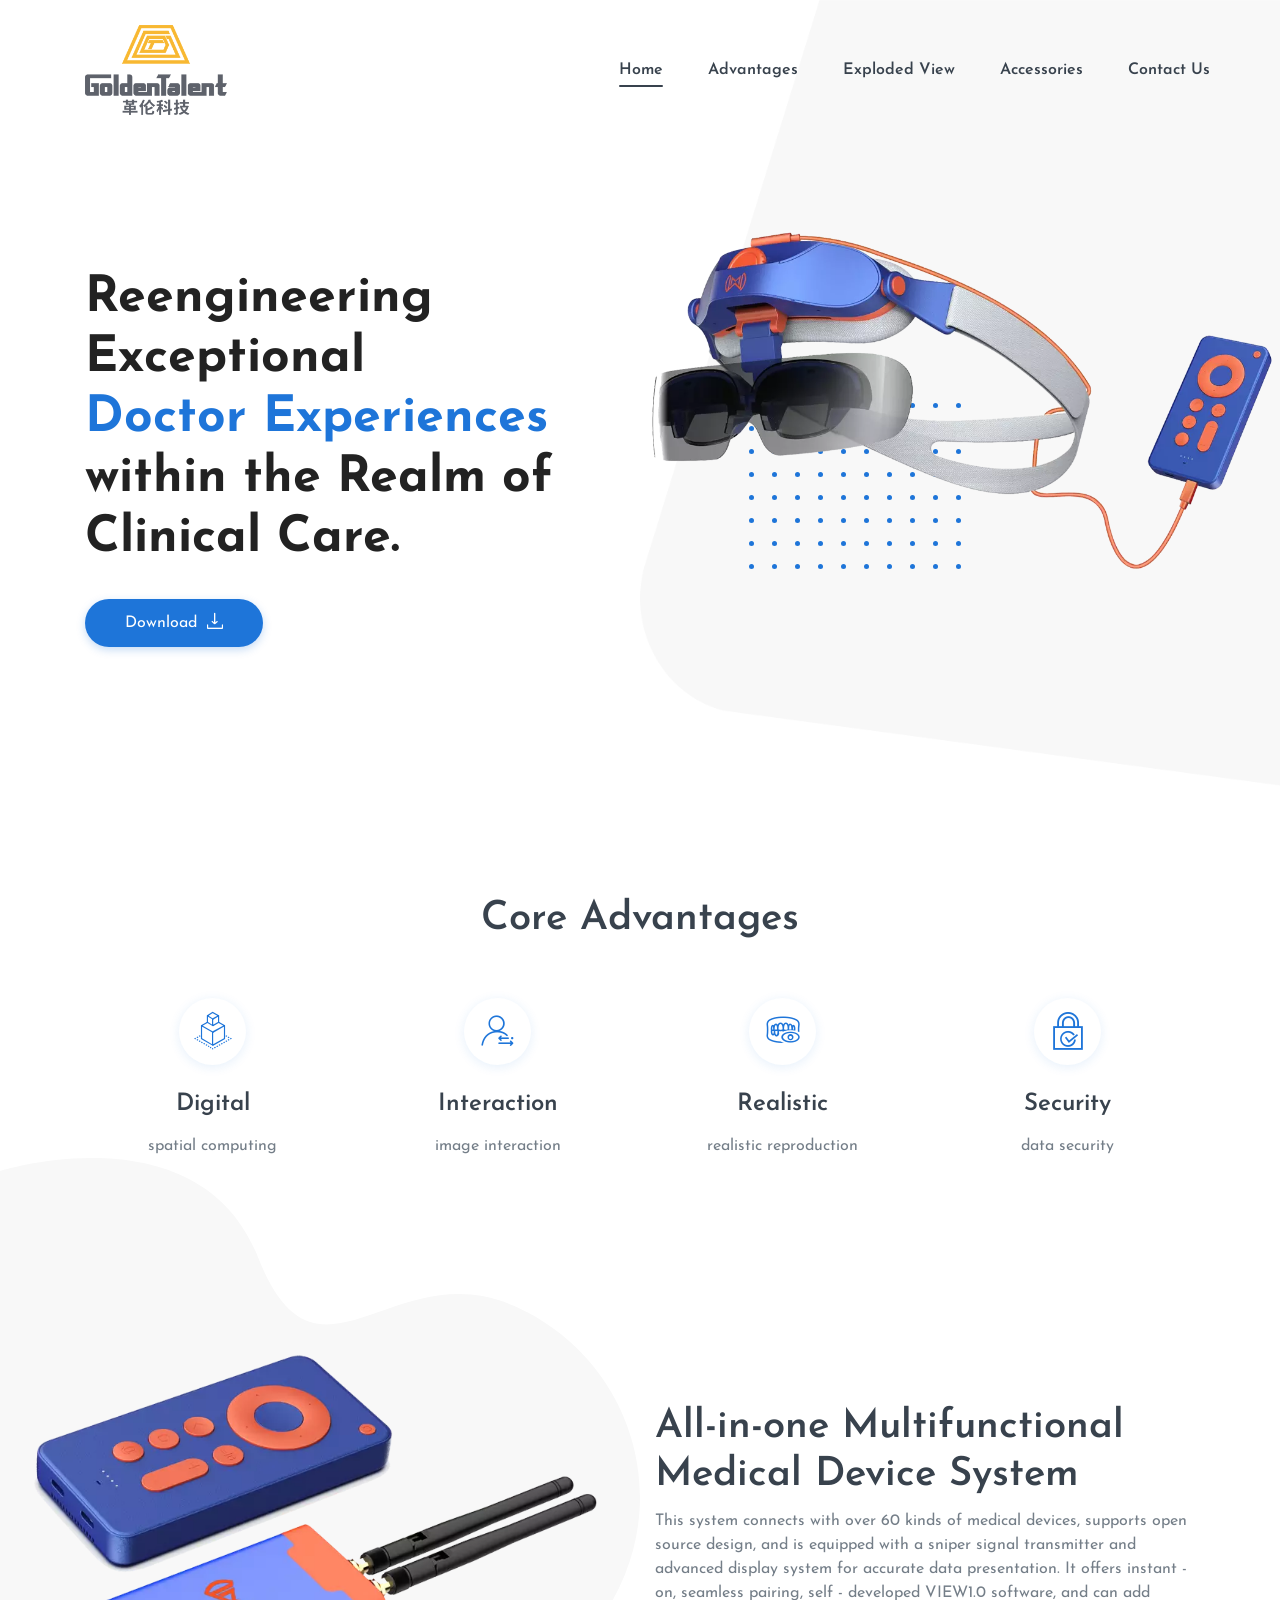
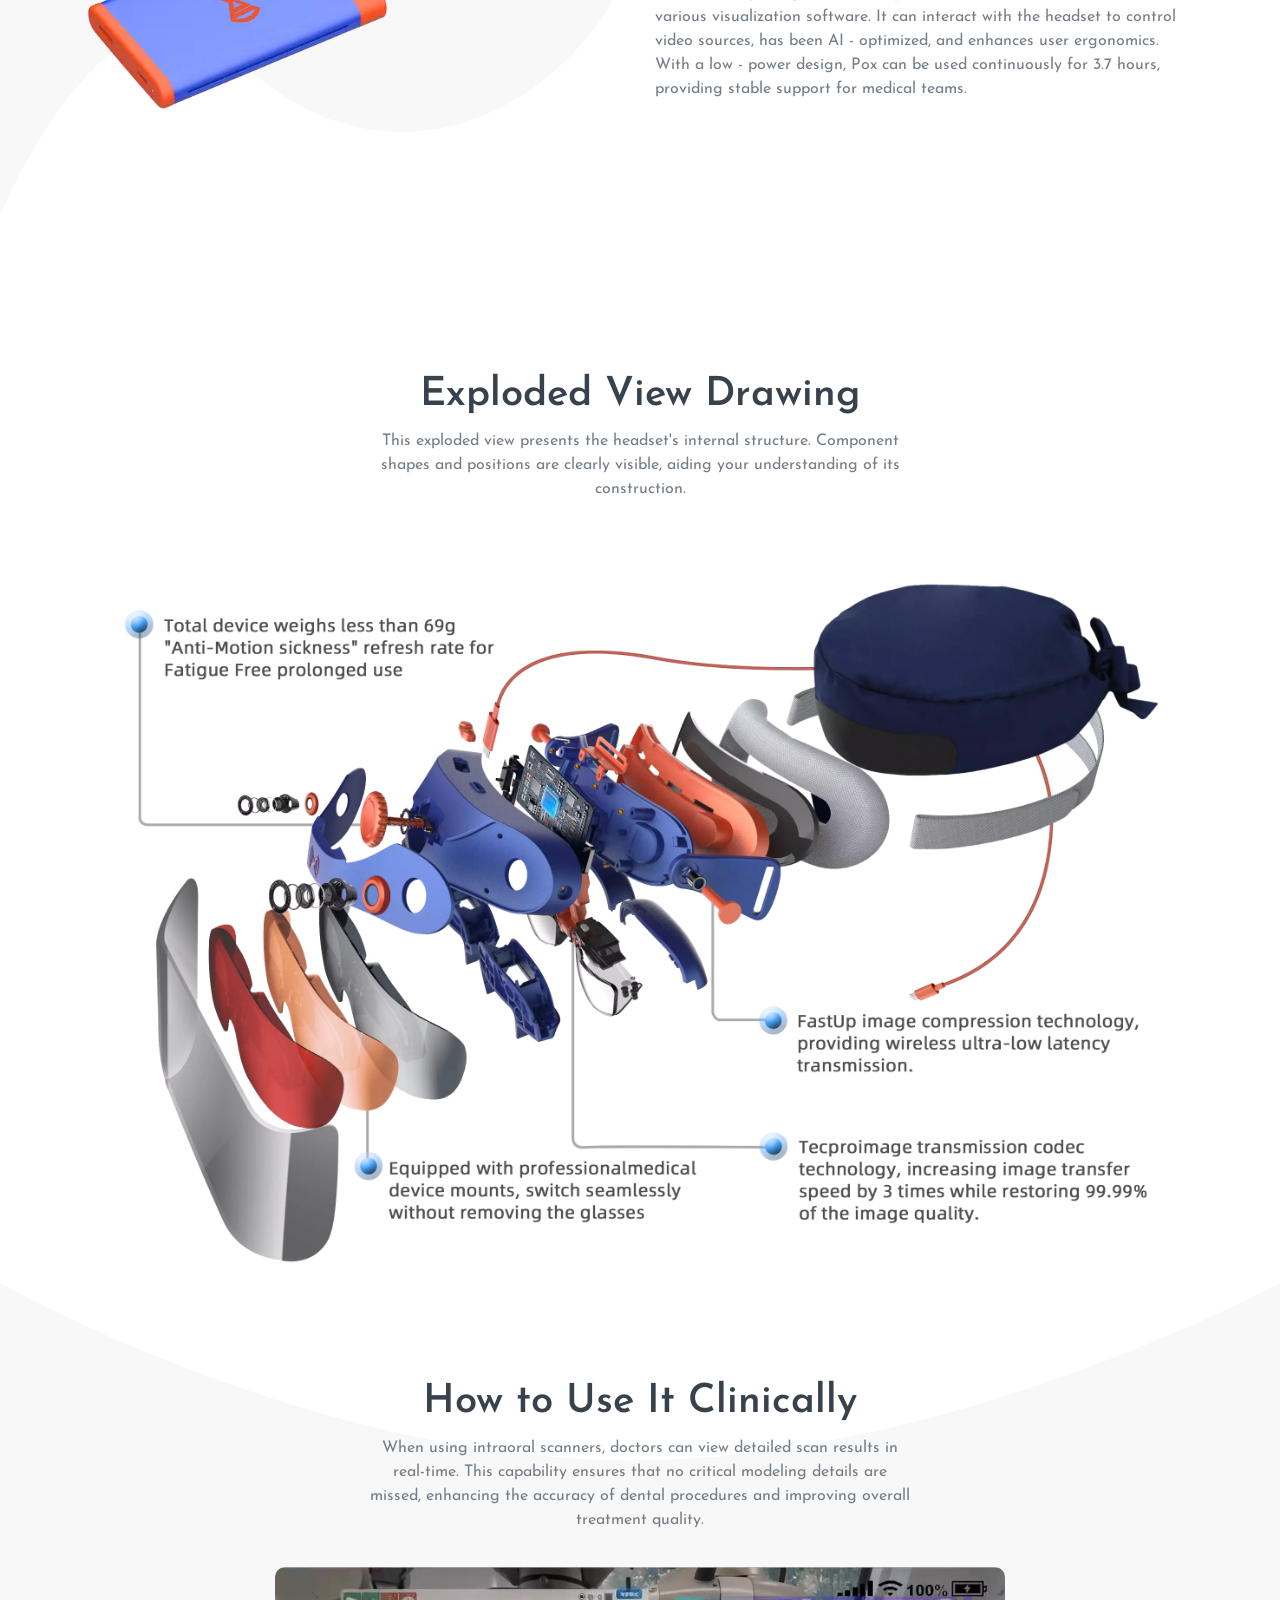
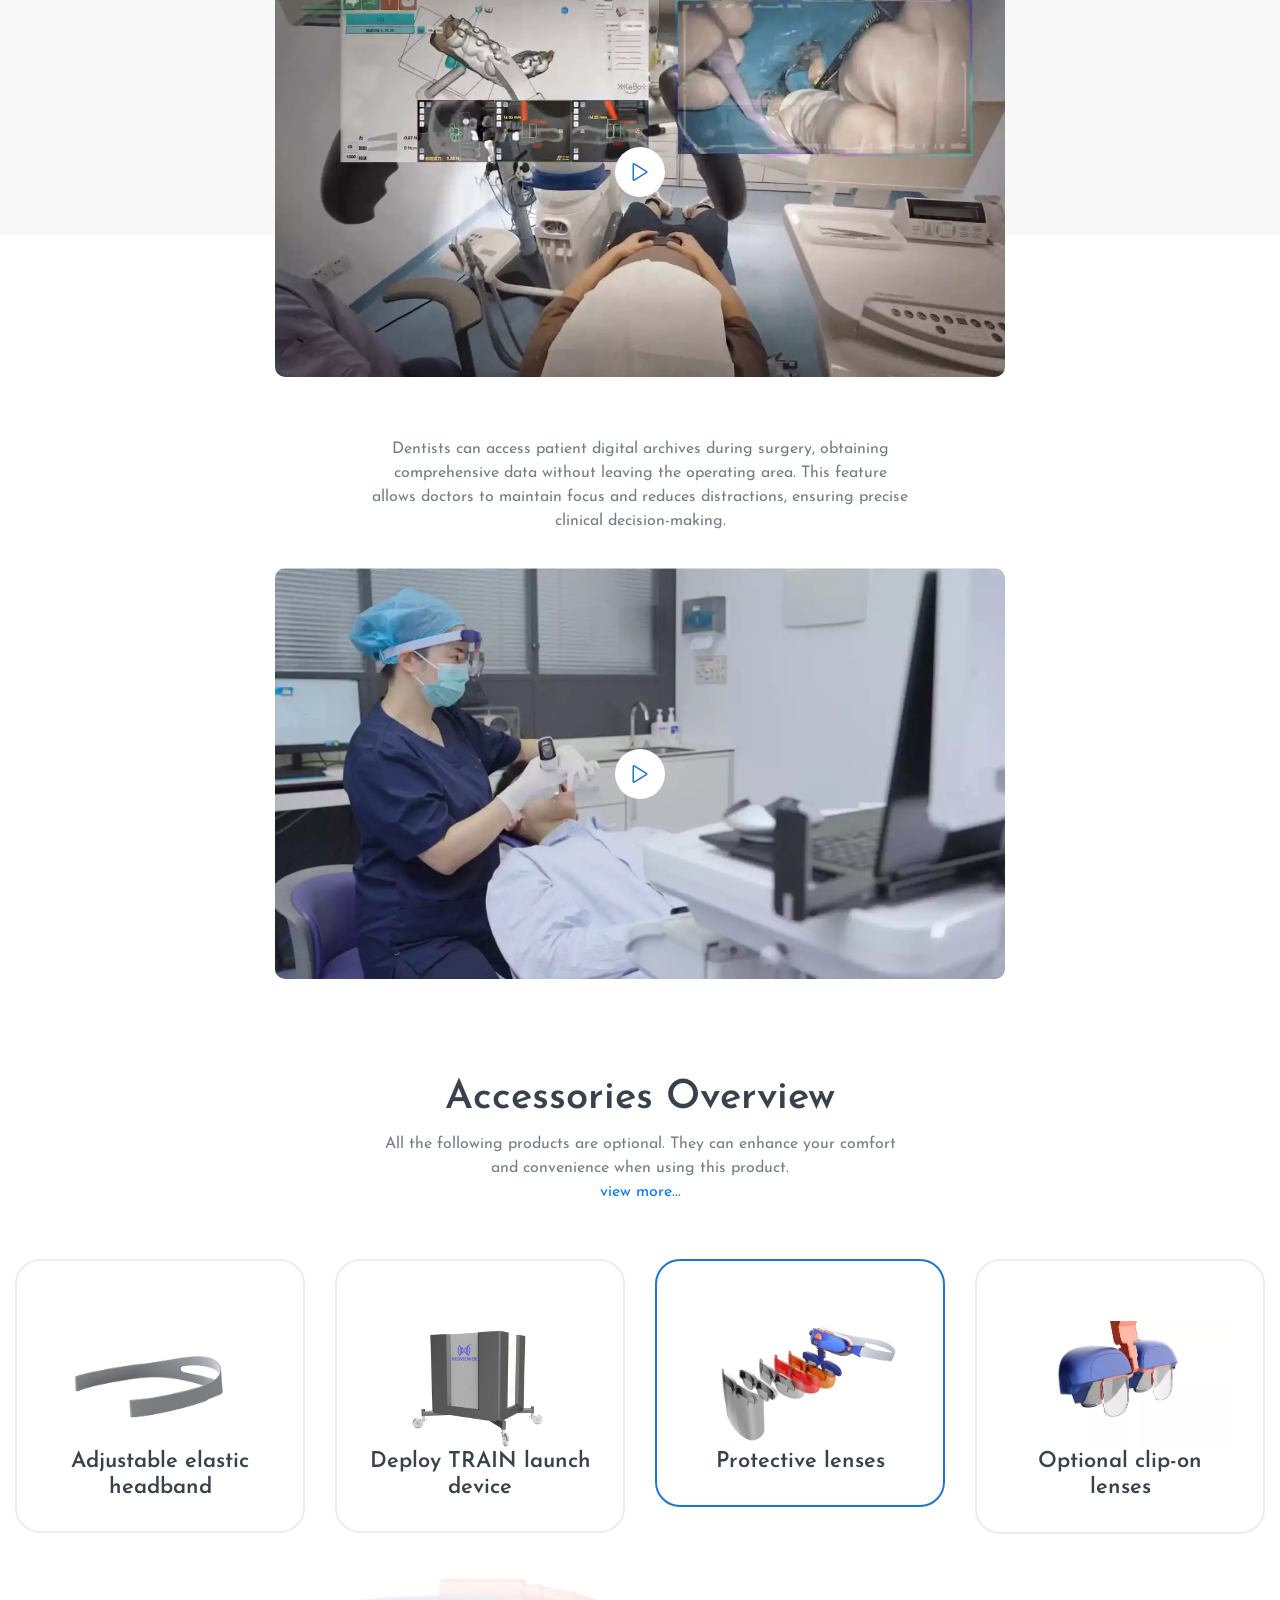
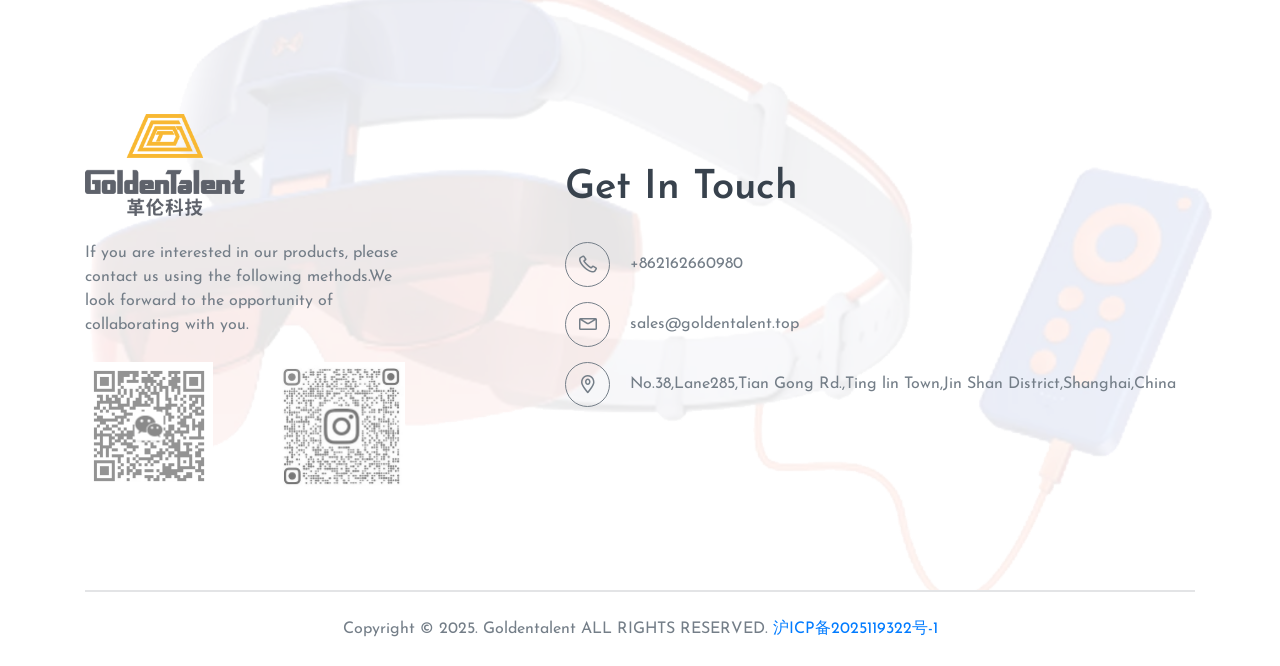
==== commit 80175c67: "修改下icon和logo" ====
--- a/index.html
+++ b/index.html
@@ -11,7 +11,7 @@
     <meta name="viewport" content="width=device-width, initial-scale=1">
 
     <!--====== Favicon Icon ======-->
-    <link rel="shortcut icon" href="assets/images/fav_logo.png" type="image/png">
+    <link rel="shortcut icon" href="./favicon.png" type="image/png">
         
     <link rel="stylesheet" href="assets/css/magnific-popup.css">
 	<link rel="stylesheet" href="assets/css/slick.css">
@@ -70,17 +70,17 @@
                 <div class="row">
                     <div class="col-lg-14">
                         <nav class="navbar navbar-expand-lg">
-                            <a class="navbar-brand" href="index.html">
-                                <img src="assets/images/logo.png" width="50%" alt="Logo">
+                            <a class="navbar-brand" href="index.html" style="padding-left: 15px">
+                                <img src="./logo.png" width="30%" alt="Logo">
                             </a>
                             <button class="navbar-toggler" type="button" data-toggle="collapse" data-target="#navbarSupportedContent" aria-controls="navbarSupportedContent" aria-expanded="false" aria-label="Toggle navigation">
                                 <span class="toggler-icon"></span>
                                 <span class="toggler-icon"></span>
-                                <span class="toggler-icon"></span>sub-menu-bar
+                                <span class="toggler-icon"></span>
                             </button>
 
                             <div class="collapse navbar-collapse sub-menu-bar" id="navbarSupportedContent">
-                                <ul id="nav" class="navbar-nav ml-auto" style="width: 100%;">
+                                <ul id="nav" class="navbar-nav ml-auto" style="white-space: nowrap;overflow: hidden;text-overflow: ellipsis;">
                                     <li class="nav-item active">
                                         <a class="page-scroll" href="#home">Home</a>
                                     </li>
@@ -595,8 +595,8 @@
             <div class="container">
                 <div class="row">
                     <div class="col-lg-4">
-                        <div class="footer_about mt-50 mr-30">
-                            <img src="assets/images/logo.png" alt="logo">
+                        <div class="footer_about mt-30 mr-30">
+                            <img src="./logo.png" alt="logo" width="50%">
                             <p>If you are interested in our products, please contact us using the following methods.We look forward to the opportunity of collaborating with you.</p>
                             <!--<ul class="social">
                                 <li><a href="#"><i class="lni lni-wechat"></i></a></li>
